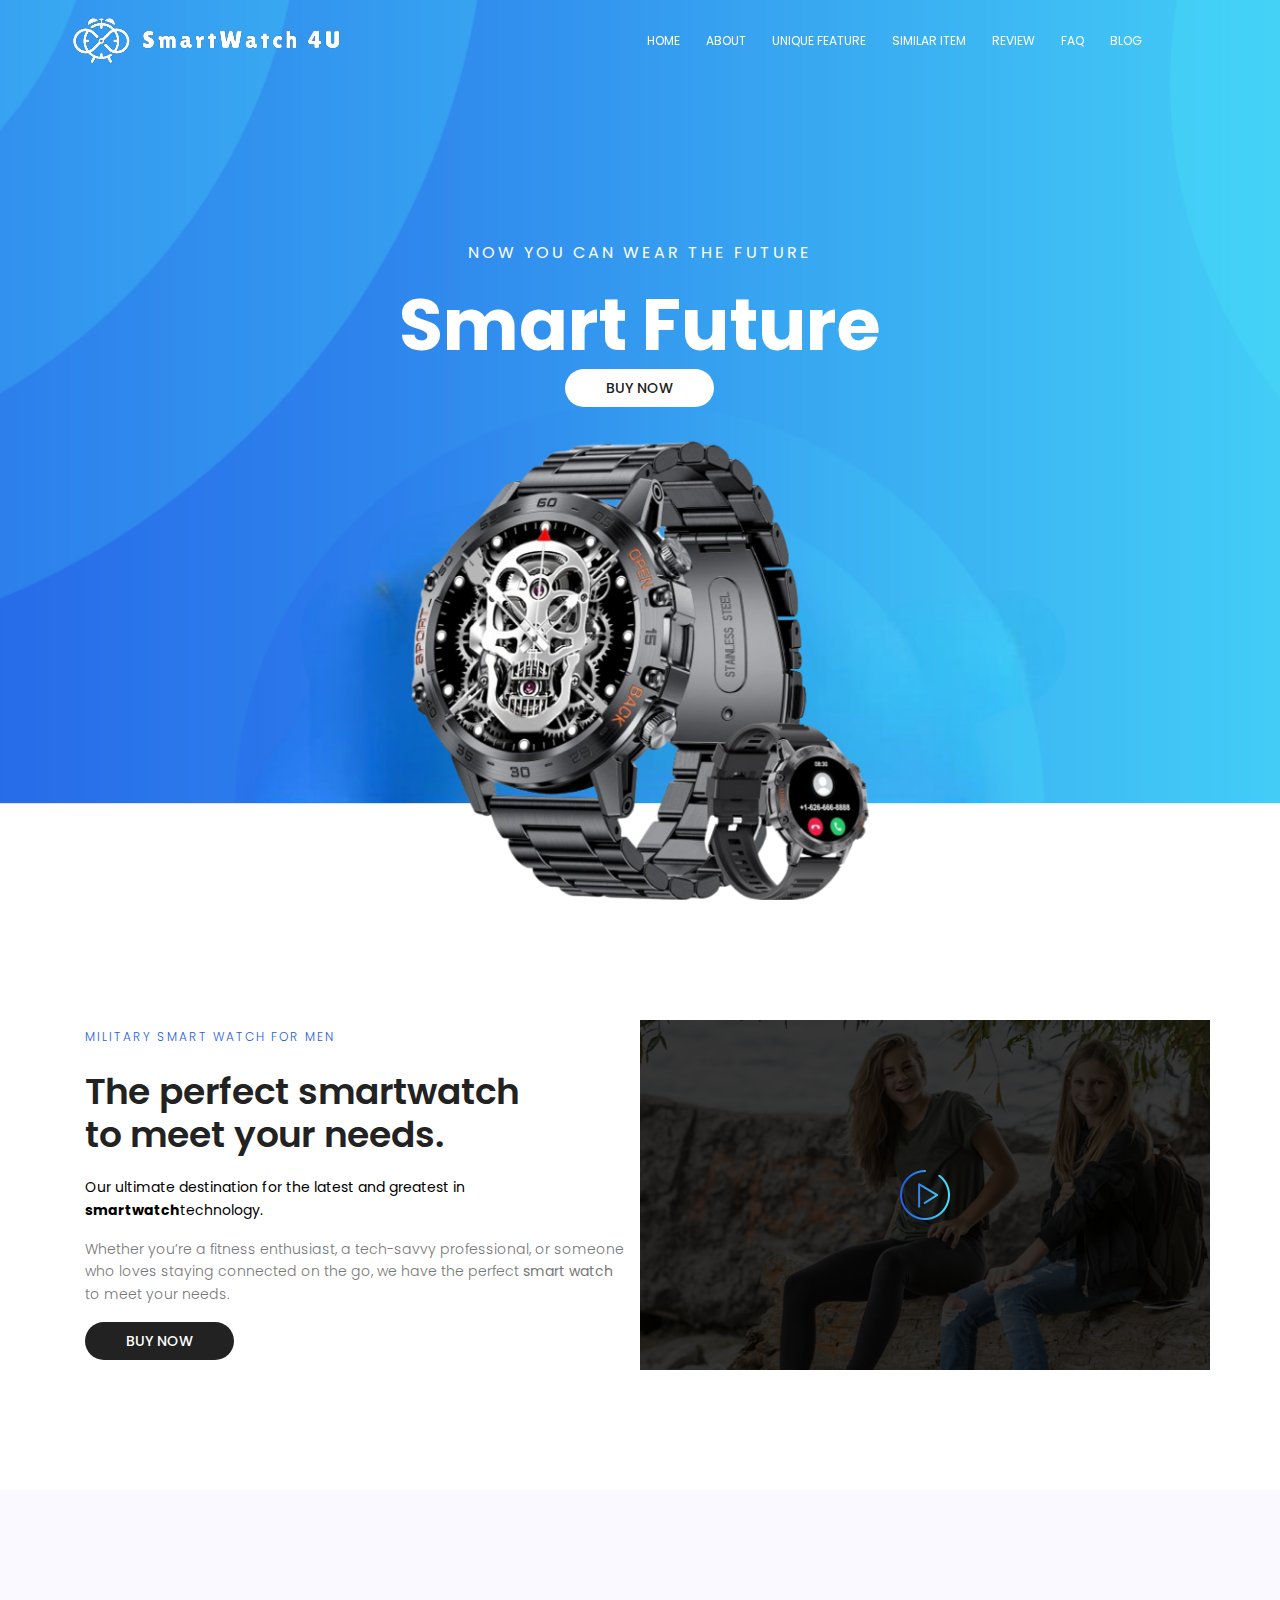
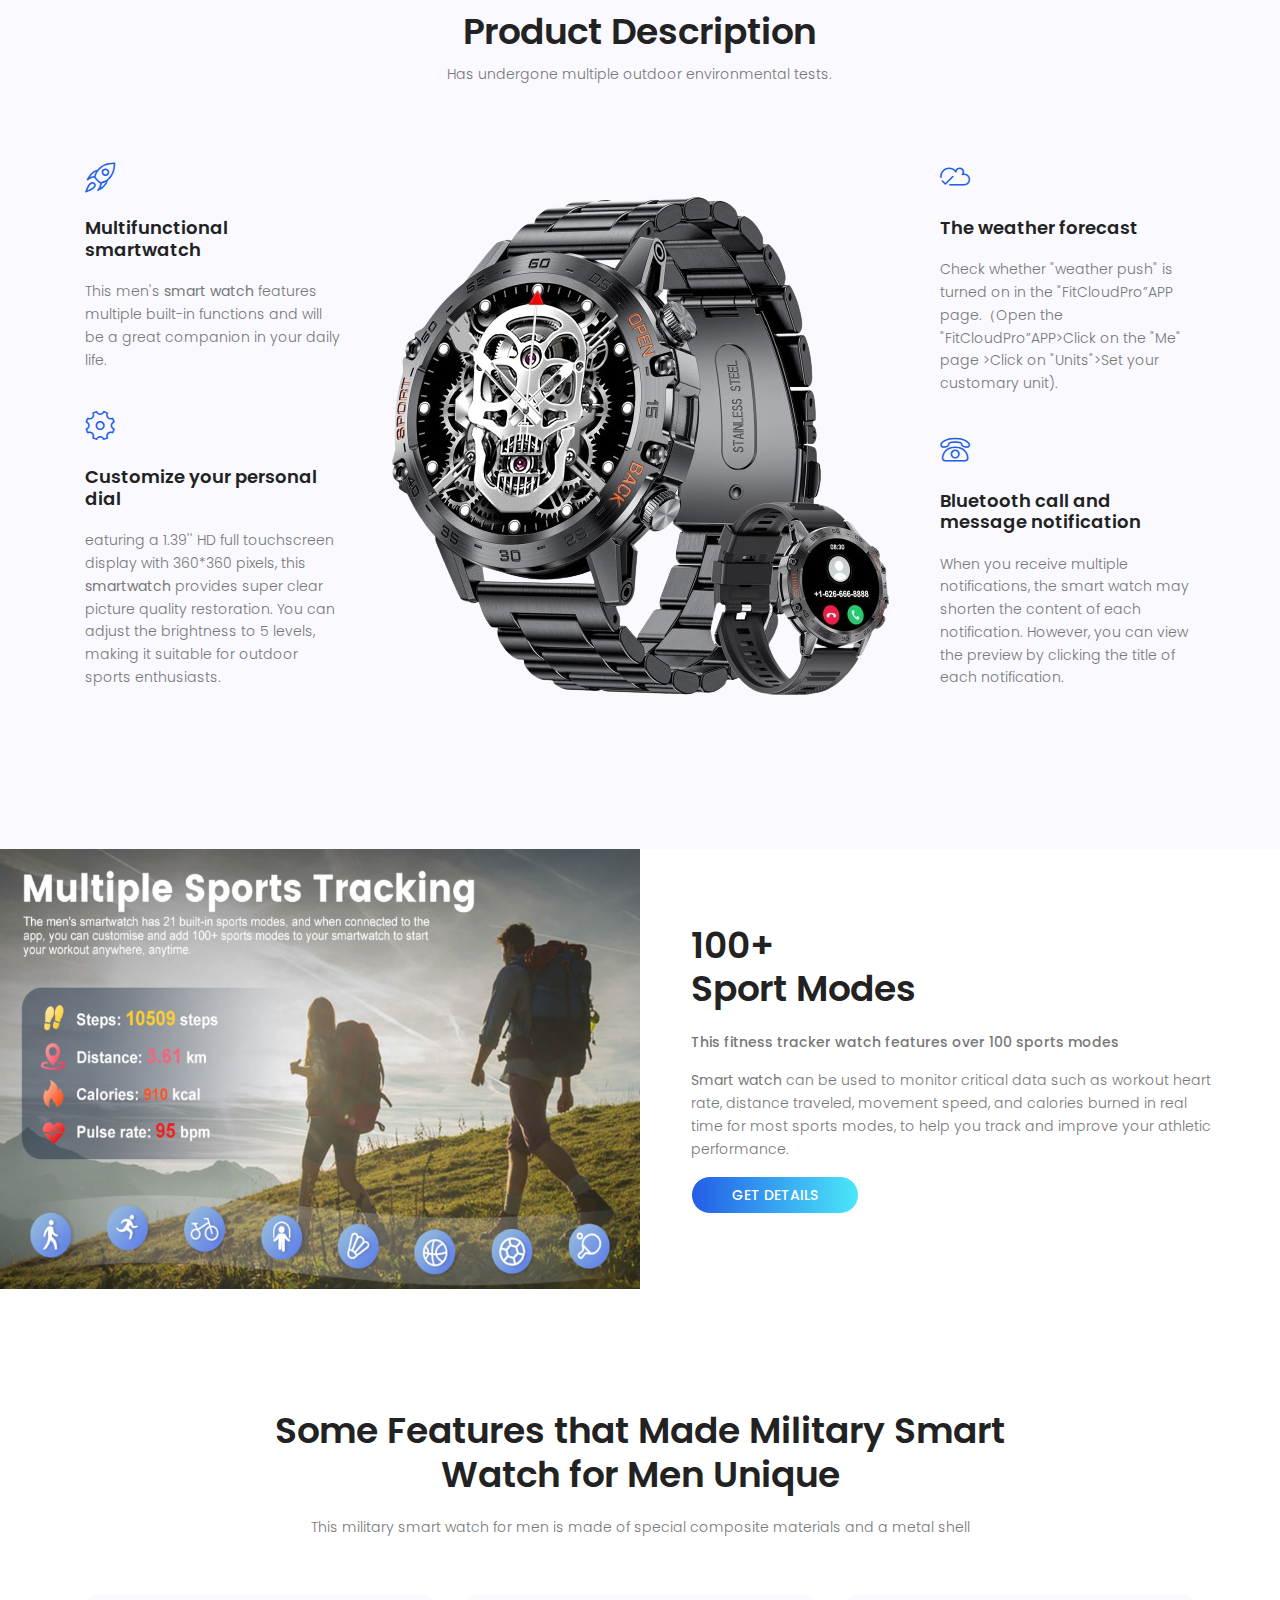
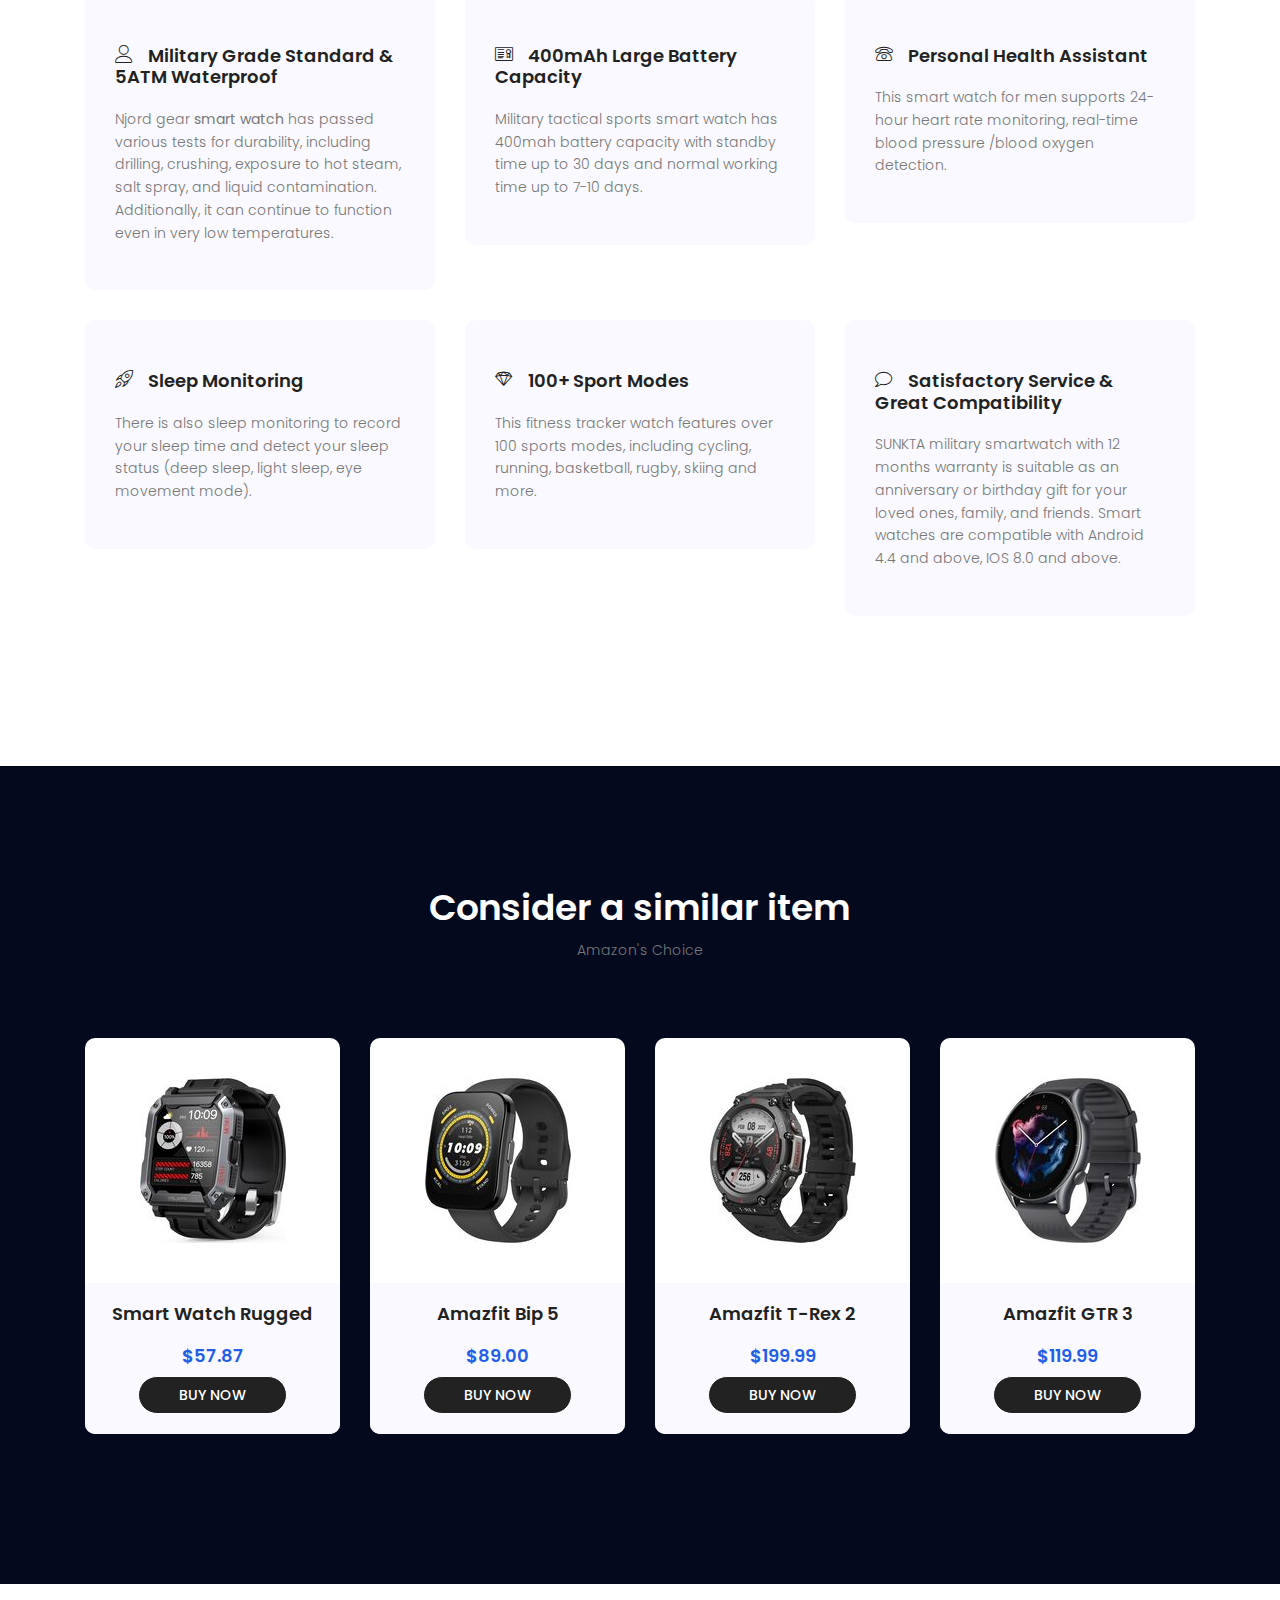
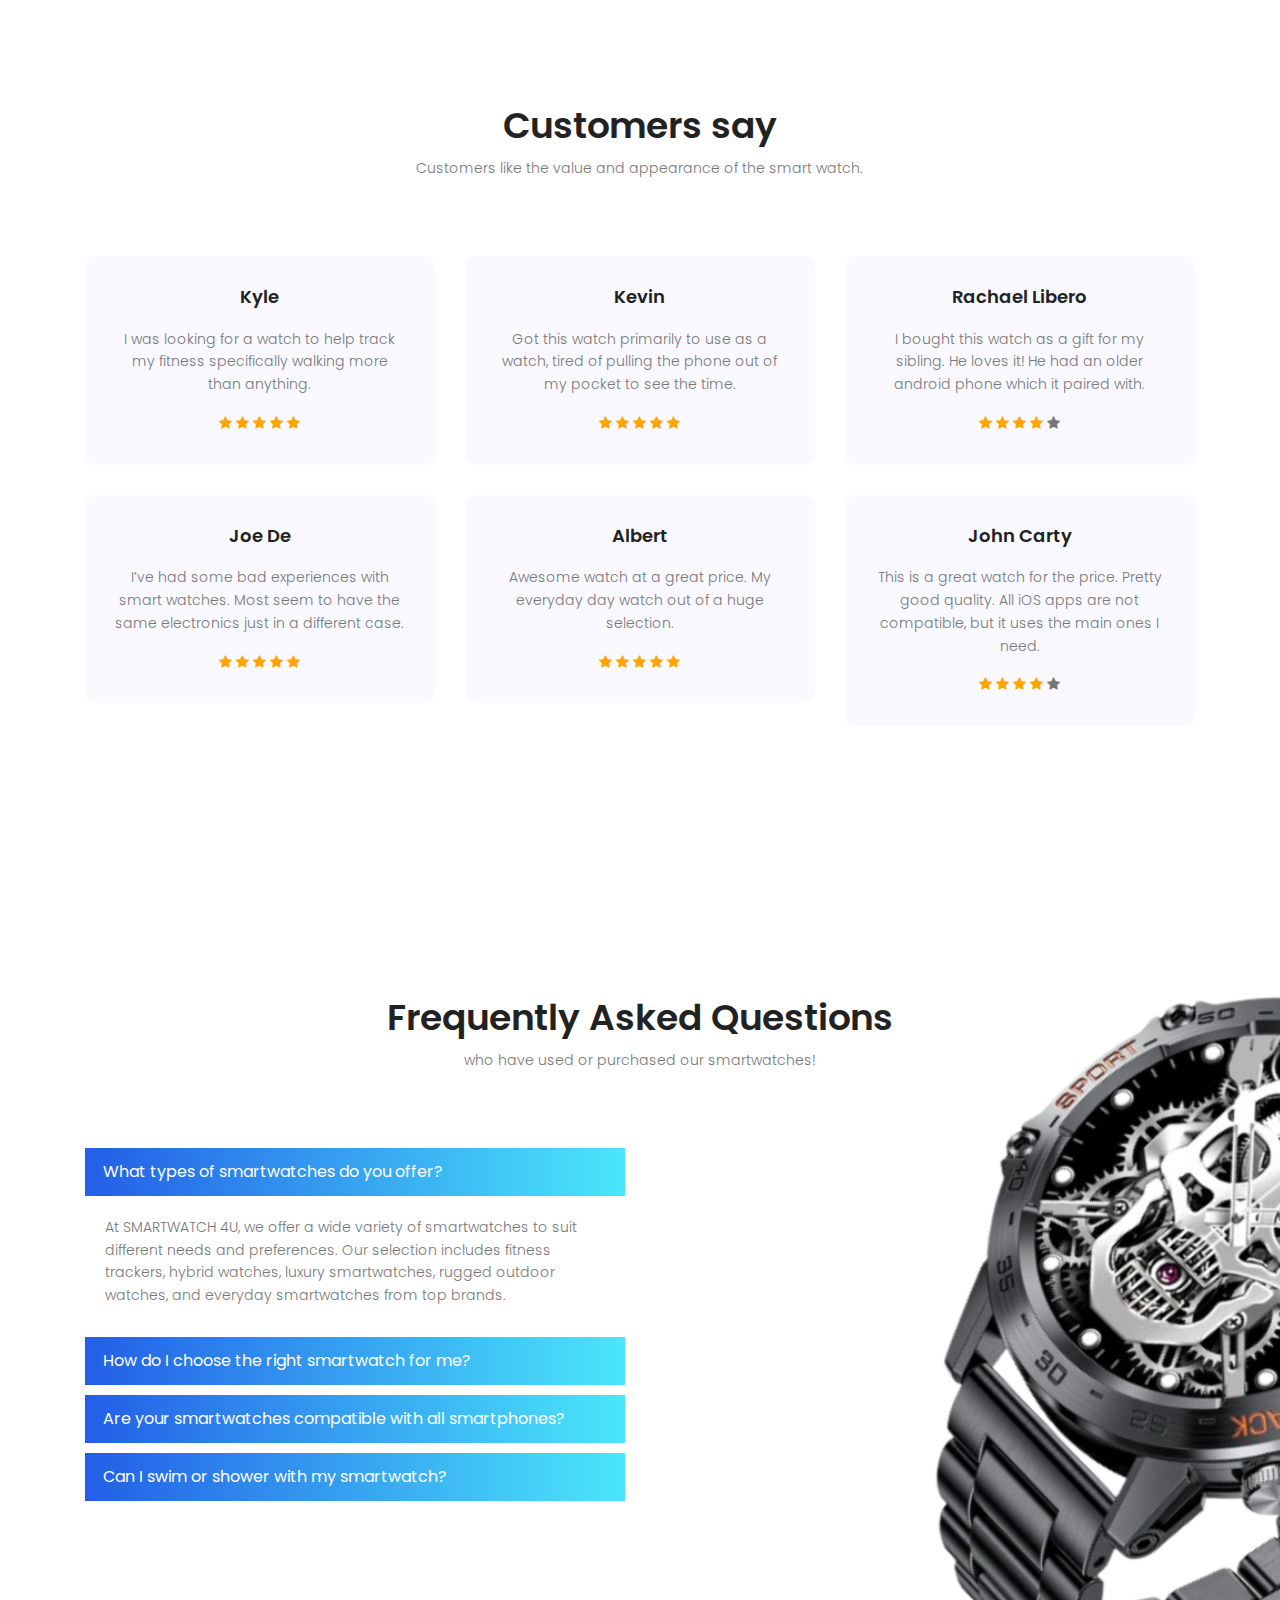
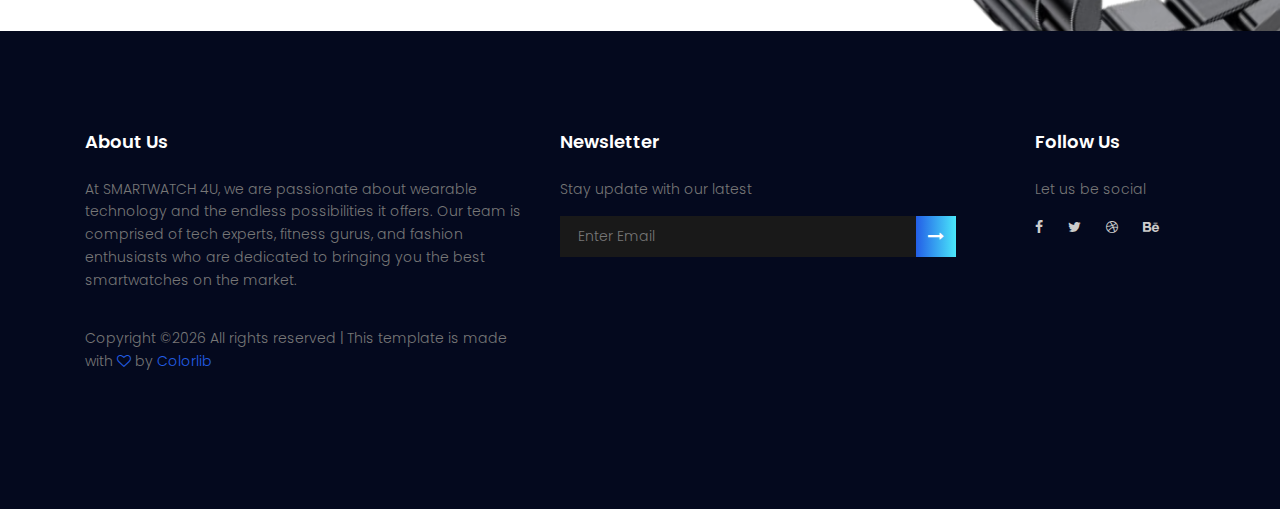
==== index.html @ 01d1d262 "ppp" ====
<!DOCTYPE html>
	<html lang="en" class="no-js">
	<head>
		<meta prefix="og: http://ogp.me/ns#" property="og:type" content="website">
		<meta prefix="og: http://ogp.me/ns#" property="og:title" content="smartwatch 4U">
		<!-- Mobile Specific Meta -->
		<meta name="viewport" content="width=device-width, initial-scale=1, shrink-to-fit=no">
		<link rel="canonical" href="https://www.smartwatch4u.com/">
		<!-- Favicon-->
		<link href="img/fav2.png" rel="shortcut icon" >
		<link href="img/fav2.png" rel="apple-touch-icon">
		<!-- Author Meta -->
		<meta name="author" content="codepixer">
		<!-- Meta Description -->
		<meta name="description" content="Smartwatch4U offers the latest smartwatches with advanced features and stylish designs. Stay connected and track your fitness with our top-of-the-line wearable technology.">
		<!-- Meta Keyword -->
		<meta name="keywords" content="smartwatch, wearable technology, fitness tracker, smartwatches, wearable gadgets, tech accessories, Smartwatch4U">
		<meta name="robots" content="index, follow"> <!-- for search engine indexing -->
		<!-- meta character set -->
		<meta charset="UTF-8">
		<!-- Site Title -->
		<title>smartwatch 4U - Wear the Future</title>
		
<!-- Facebook Meta Tags -->
<meta property="og:url" content="https://www.smartwatch4u.com/">
<meta property="og:type" content="website">
<meta property="og:title" content="smartwatch 4U">
<meta property="og:description" content="Smartwatch4U offers the latest smartwatches with advanced features and stylish designs. Stay connected and track your fitness with our top-of-the-line wearable technology.">
<meta property="og:image" content="/img/c12.jpg">

<!-- Twitter Meta Tags -->
<meta name="twitter:card" content="summary_large_image">
<meta property="twitter:domain" content="smartwatch4u.com">
<meta property="twitter:url" content="https://www.smartwatch4u.com/">
<meta name="twitter:title" content="smartwatch 4U">
<meta name="twitter:description" content="Smartwatch4U offers the latest smartwatches with advanced features and stylish designs. Stay connected and track your fitness with our top-of-the-line wearable technology.">
<meta name="twitter:image" content="/img/c12.jpg">

<!-- Meta Tags Generated via https://www.opengraph.xyz -->

		<link href="https://fonts.googleapis.com/css?family=Poppins:100,200,400,300,500,600,700" rel="stylesheet"> 
			<!--
			CSS
			============================================= -->
			<link rel="stylesheet" href="css/linearicons.css">
			<link rel="stylesheet" href="css/font-awesome.min.css">
			<link rel="stylesheet" href="css/bootstrap.css">
			<link rel="stylesheet" href="css/magnific-popup.css">
			<link rel="stylesheet" href="css/nice-select.css">					
			<link rel="stylesheet" href="css/animate.min.css">
			<link rel="stylesheet" href="css/owl.carousel.css">
			<link rel="stylesheet" href="css/main.css">
		</head>
		<body>

			  <header id="header" id="home">
			    <div class="container">
			    	<div class="row align-items-center justify-content-between d-flex">
				      <div id="logo">
				        <a href="index.html"><img src="img/logo1.png" alt="logo de smartwatch 4U" title="Logo" /></a>
				      </div>
				      <nav id="nav-menu-container">
				        <ul class="nav-menu">
				          <li class="menu-active"><a href="#home" title="home">Home</a></li>
				          <li><a href="#about" title="about">About</a></li>
				          <li><a href="#service" title="Unique Feature">Unique Feature</a></li>
				          <li><a href="#unique" title="similar item">similar item</a></li>
				          <li><a href="#review" title="Review">Review</a></li>
				          <li><a href="#faq" title="Faq">Faq</a></li>
									<li><a href="https://www.bestdealseveresthn.com/smart%20watch" target="_blank" title="Blog">Blog</a></li>
				          <!-- <li class="menu-has-children"><a href="">Pages</a>
				            <ul>
				              <li><a href="generic.html">Generic</a></li>
				              <li><a href="elements.html">Elements</a></li>
				            </ul>
				          </li> -->
				        </ul>
				      </nav><!-- #nav-menu-container -->		    		
			    	</div>
			    </div>
			  </header><!-- #header -->


			<!-- start banner Area -->
			<section class="banner-area" id="home">	
				<div class="container">
					<div class="row fullscreen d-flex align-items-center justify-content-center">
						<div class="banner-content col-lg-10">
							<h5 class="text-white text-uppercase">Now you can wear the future</h5>
							<h1>
								Smart Future				
							</h1>
							<a href="https://amzn.to/3WM1baf" target="_blank" class="primary-btn text-uppercase" title=" Buy Now button">Buy Now</a>
						</div>											
					</div>
				</div>
			</section>
			<!-- End banner Area -->	

			<!-- Start video-sec Area -->
			<section class="video-sec-area section-gap" id="about">
				<div class="container">
					<div class="row justify-content-center align-items-center ">
						<div class="col-lg-6 video-left">
							<h6>Military Smart Watch for Men</h6>
							<h1>The perfect smartwatch <br>
								to meet your needs.</h1>
							<p><span>Our ultimate destination for the latest and greatest in <strong>smartwatch</strong>technology.</span></p>
							<p>
								Whether you’re a fitness enthusiast, a tech-savvy professional, or someone who loves staying connected on the go, we have the perfect <strong>smart watch</strong> to meet your needs.
							</p>
							<a class="primary-btn" href="https://amzn.to/3WM1baf" title="Buy Now">Buy Now</a>
						</div>
						<div class="col-lg-6 video-right justify-content-center align-items-center d-flex">
							<div class="overlay overlay-bg"></div>
							<a class="play-btn" href="https://www.youtube.com/watch?v=RW-RRJescQo" title="youtube video"><img class="img-fluid" src="img/play-icon.png" alt="play icon" title="play icon"></a>
						</div>
					</div>
				</div>	
			</section>
			<!-- End video-sec Area -->
			
			<!-- Start top-course Area -->
			<section class="top-course-area section-gap">
				<div class="container">
					<div class="row d-flex justify-content-center">
						<div class="menu-content pb-60 col-lg-10">
							<div class="title text-center">
								<h1 class="mb-10">Product Description</h1>
								<p>Has undergone multiple outdoor environmental tests.</p>
							</div>
						</div>
					</div>					
					<div class="row justify-content-center align-items-center">
						<div class="col-lg-3 course-left">
							<div class="single-course">
								<span class="lnr lnr-rocket"></span>
								<h4>Multifunctional smartwatch</h4>
								<p>
									This men's <strong>smart watch</strong> features multiple built-in functions and will be a great companion in your daily life.
								</p>
							</div>
							<div class="single-course">
								<span class="lnr lnr-cog"></span>
								<h4>Customize your personal dial</h4>
								<p>
									eaturing a 1.39'' HD full touchscreen display with 360*360 pixels, this <strong>smartwatch</strong> provides super clear picture quality restoration. You can adjust the brightness to 5 levels, making it suitable for outdoor sports enthusiasts.
								</p>
							</div>							
						</div>
						<div class="col-lg-6 course-middle">
							<img class="img-fluid mx-auto d-block" src="img/c11.png" alt=" image of military smart watch" title="military smart watch">
						</div>
						<div class="col-lg-3 course-right">
							<div class="single-course">
								<span class="lnr lnr-cloud-check"></span>
								<h4>The weather forecast</h4>
								<p>
									Check whether "weather push" is turned on in the "FitCloudPro”APP page.（Open the "FitCloudPro”APP>Click on the "Me" page >Click on "Units">Set your customary unit).
								</p>
							</div>
							<div class="single-course">
								<span class="lnr lnr-phone"></span>
								<h4>Bluetooth call and message notification</h4>
								<p>
									When you receive multiple notifications, the smart watch may shorten the content of each notification. However, you can view the preview by clicking the title of each notification.
								</p>
							</div>														
						</div>
					</div>
				</div>	
			</section>
			<!-- End top-course Area -->
			
			<!-- Start home-about Area -->
			<section class="home-about-area">
				<div class="container-fluid">				
					<div class="row justify-content-center align-items-center">
						<div class="col-lg-6 no-padding home-about-left">
							<img class="img-fluid" src="img/about-img1.jpg" alt="about image" title="about">
						</div>
						<div class="col-lg-6 no-padding home-about-right">
							<h1>100+ <br>
								Sport Modes</h1>
							<p>
								<span>This fitness tracker watch features over 100 sports modes</span>
							</p>
							<p>
								<strong>Smart watch</strong> can be used to monitor critical data such as workout heart rate, distance traveled, movement speed, and calories burned in real time for most sports modes, to help you track and improve your athletic performance.
							</p>
							<a class="text-uppercase primary-btn" href="https://amzn.to/3WM1baf" target="_blank" title="get details">get details</a>
						</div>
					</div>
				</div>	
			</section>
			<!-- End home-about Area -->			

			<!-- Start service Area -->
			<section class="service-area section-gap" id="service">
				<div class="container">
					<div class="row d-flex justify-content-center">
						<div class="col-md-8 pb-40 header-text">
							<h1>Some Features that Made Military Smart Watch for Men Unique</h1>
							<p>
								This military smart watch for men is made of special composite materials and a metal shell
							</p>
						</div>
					</div>
					<div class="row">
						<div class="col-lg-4 col-md-6">
							<div class="single-service">
								<h4><span class="lnr lnr-user"></span>Military Grade Standard & 5ATM Waterproof</h4>
								<p>
									Njord gear <strong>smart watch</strong> has passed various tests for durability, including drilling, crushing, exposure to hot steam, salt spray, and liquid contamination. Additionally, it can continue to function even in very low temperatures.
								</p>
							</div>
						</div>
						<div class="col-lg-4 col-md-6">
							<div class="single-service">
								<h4><span class="lnr lnr-license"></span>400mAh Large Battery Capacity</h4>
								<p>
									Military tactical sports smart watch has 400mah battery capacity with standby time up to 30 days and normal working time up to 7-10 days. 
								</p>								
							</div>
						</div>
						<div class="col-lg-4 col-md-6">
							<div class="single-service">
								<h4><span class="lnr lnr-phone"></span>Personal Health Assistant</h4>
								<p>
									This smart watch for men supports 24-hour heart rate monitoring, real-time blood pressure /blood oxygen detection.
								</p>								
							</div>
						</div>
						<div class="col-lg-4 col-md-6">
							<div class="single-service">
								<h4><span class="lnr lnr-rocket"></span>Sleep Monitoring</h4>
								<p>
									There is also sleep monitoring to record your sleep time and detect your sleep status (deep sleep, light sleep, eye movement mode).
								</p>				
							</div>
						</div>
						<div class="col-lg-4 col-md-6">
							<div class="single-service">
								<h4><span class="lnr lnr-diamond"></span>100+ Sport Modes</h4>
								<p>
									This fitness tracker watch features over 100 sports modes, including cycling, running, basketball, rugby, skiing and more.
								</p>								
							</div>
						</div>
						<div class="col-lg-4 col-md-6">
							<div class="single-service">
								<h4><span class="lnr lnr-bubble"></span>Satisfactory Service & Great Compatibility</h4>
								<p>
									SUNKTA military smartwatch with 12 months warranty is suitable as an anniversary or birthday gift for your loved ones, family, and friends.
									Smart watches are compatible with Android 4.4 and above, IOS 8.0 and above.
								</p>									
							</div>
						</div>						
					</div>
				</div>	
			</section>
			<!-- End service Area -->	

			<!-- Start unique-feature Area -->
			<section class="unique-feature-area section-gap" id="unique">
				<div class="container">
					<div class="row d-flex justify-content-center">
						<div class="menu-content pb-60 col-lg-10">
							<div class="title text-center">
								<h1 class="mb-10 text-white">Consider a similar item</h1>
								<p>Amazon's Choice</p>
							</div>
						</div>
					</div>						
					<div class="row">
						<div class="col-lg-3 col-md-6">
							<div class="single-unique-product">
								<img class="img-fluid" src="img/u11.jpg" alt="Smart Watch Rugged" title="Smart Watch Rugged">
								<div class="desc">
									<h4>
										Smart Watch Rugged
									</h4>
									<h6>$57.87</h6>
									<a class="text-uppercase primary-btn" href="https://amzn.to/4azNL4G" target="_blank" title="amazon buy now button">Buy Now</a>
								</div>
							</div>
						</div>
						<div class="col-lg-3 col-md-6">
							<div class="single-unique-product">
								<img class="img-fluid" src="img/u22.jpg" alt="Amazfit Bip 5" title="Amazfit Bip 5">
								<div class="desc">
									<h4>
										Amazfit Bip 5
									</h4>
									<h6>$89.00</h6>
									<a class="text-uppercase primary-btn" href="https://amzn.to/4bPSSP4" target="_blank" title="amazon buy now button">Buy Now</a>
								</div>
							</div>
						</div>
						<div class="col-lg-3 col-md-6">
							<div class="single-unique-product">
								<img class="img-fluid" src="img/u33.jpg" alt="Amazfit T-Rex 2" title="Amazfit T-Rex 2">
								<div class="desc">
									<h4>
										Amazfit T-Rex 2
									</h4>
									<h6>$199.99</h6>
									<a class="text-uppercase primary-btn" href="https://amzn.to/45dY3Xb" target="_blank" title="Buy Now">Buy Now</a>
								</div>
							</div>
						</div>
						<div class="col-lg-3 col-md-6">
							<div class="single-unique-product">
								<img class="img-fluid" src="img/u44.jpg" alt="Amazfit GTR 3" title="Amazfit GTR 3">
								<div class="desc">
									<h4>
										Amazfit GTR 3
									</h4>
									<h6>$119.99</h6>
									<a class="text-uppercase primary-btn" href="https://amzn.to/44Uoa5b" target="_blank" title="Buy Now">Buy Now</a>
								</div>
							</div>
						</div>																		
					</div>
				</div>	
			</section>
			<!-- End unique-feature Area -->
		
			<!-- Start review Area -->
			<section class="review-area section-gap" id="review">
				<div class="container">
					<div class="row d-flex justify-content-center">
						<div class="menu-content pb-60 col-lg-10">
							<div class="title text-center">
								<h1 class="mb-10">Customers say</h1>
								<p>Customers like the value and appearance of the smart watch.</p>
							</div>
						</div>
					</div>						
					<div class="row">
						<div class="col-lg-4 col-md-6">
							<div class="single-review">
								<h4>Kyle</h4>
								<p>
									I was looking for a watch to help track my fitness specifically walking more than anything.
								</p>
								<div class="star">
									<span class="fa fa-star checked"></span>
									<span class="fa fa-star checked"></span>
									<span class="fa fa-star checked"></span>
									<span class="fa fa-star checked"></span>
									<span class="fa fa-star checked"></span>
								</div>
							</div>
						</div>
						<div class="col-lg-4 col-md-6">
							<div class="single-review">
								<h4>Kevin</h4>
								<p>
									Got this watch primarily to use as a watch, tired of pulling the phone out of my pocket to see the time.
								</p>
								<div class="star">
									<span class="fa fa-star checked"></span>
									<span class="fa fa-star checked"></span>
									<span class="fa fa-star checked"></span>
									<span class="fa fa-star checked"></span>
									<span class="fa fa-star checked"></span>
								</div>
							</div>
						</div>
						<div class="col-lg-4 col-md-6">
							<div class="single-review">
								<h4>Rachael Libero</h4>
								<p>
									I bought this watch as a gift for my sibling. He loves it! He had an older android phone which it paired with.
								</p>
								<div class="star">
									<span class="fa fa-star checked"></span>
									<span class="fa fa-star checked"></span>
									<span class="fa fa-star checked"></span>
									<span class="fa fa-star checked"></span>
									<span class="fa fa-star"></span>
								</div>
							</div>
						</div>
						<div class="col-lg-4 col-md-6">
							<div class="single-review">
								<h4>Joe De</h4>
								<p>
									I’ve had some bad experiences with smart watches. Most seem to have the same electronics just in a different case.
								</p>
								<div class="star">
									<span class="fa fa-star checked"></span>
									<span class="fa fa-star checked"></span>
									<span class="fa fa-star checked"></span>
									<span class="fa fa-star checked"></span>
									<span class="fa fa-star checked"></span>
								</div>
							</div>
						</div>
						<div class="col-lg-4 col-md-6">
							<div class="single-review">
								<h4>Albert</h4>
								<p>
									Awesome watch at a great price. My everyday day watch out of a huge selection.
								</p>
								<div class="star">
									<span class="fa fa-star checked"></span>
									<span class="fa fa-star checked"></span>
									<span class="fa fa-star checked"></span>
									<span class="fa fa-star checked"></span>
									<span class="fa fa-star checked"></span>
								</div>
							</div>
						</div>
						<div class="col-lg-4 col-md-6">
							<div class="single-review">
								<h4>John Carty</h4>
								<p>
									This is a great watch for the price. Pretty good quality. All iOS apps are not compatible, but it uses the main ones I need.
								</p>
								<div class="star">
									<span class="fa fa-star checked"></span>
									<span class="fa fa-star checked"></span>
									<span class="fa fa-star checked"></span>
									<span class="fa fa-star checked"></span>
									<span class="fa fa-star"></span>
								</div>
							</div>
						</div>																
					</div>
				</div>	
			</section>
			<!-- End review Area -->

			<!-- Start faq Area -->
			<section class="faq-area section-gap" id="faq">
				<div class="container">
					<div class="row d-flex justify-content-center">
						<div class="menu-content pb-60 col-lg-10">
							<div class="title text-center">
								<h1 class="mb-10">Frequently Asked Questions</h1>
								<p>who have used or purchased our smartwatches!</p>
							</div>
						</div>
					</div>						
					<div class="row justify-content-start">
						<div class="col-lg-6 faq-left">
							<div id="accordion">
							  <div class="card">
							    <div class="card-header" id="headingOne">
							      <h5 class="mb-0">
							        <button class="btn btn-link" data-toggle="collapse" data-target="#collapseOne" aria-expanded="true" aria-controls="collapseOne">
							          What types of smartwatches do you offer?
							        </button>
							      </h5>
							    </div>

							    <div id="collapseOne" class="collapse show" aria-labelledby="headingOne" data-parent="#accordion">
							      <div class="card-body">
											At SMARTWATCH 4U, we offer a wide variety of smartwatches to suit different needs and preferences. Our selection includes fitness trackers, hybrid watches, luxury smartwatches, rugged outdoor watches, and everyday smartwatches from top brands.
							      </div>
							    </div>
							  </div>
							  <div class="card">
							    <div class="card-header" id="headingTwo">
							      <h5 class="mb-0">
							        <button class="btn btn-link collapsed" data-toggle="collapse" data-target="#collapseTwo" aria-expanded="false" aria-controls="collapseTwo">
							          How do I choose the right smartwatch for me?
							        </button>
							      </h5>
							    </div>
							    <div id="collapseTwo" class="collapse" aria-labelledby="headingTwo" data-parent="#accordion">
							      <div class="card-body">
											Choosing the right smartwatch depends on your lifestyle and needs. If you’re into fitness, look for watches with advanced health and activity tracking features. For professionals, consider watches with robust notification systems and productivity tools. Our customer service team is always here to help you find the perfect match based on your requirements.
							      </div>
							    </div>
							  </div>
							  <div class="card">
							    <div class="card-header" id="headingThree">
							      <h5 class="mb-0">
							        <button class="btn btn-link collapsed" data-toggle="collapse" data-target="#collapseThree" aria-expanded="false" aria-controls="collapseThree">
							          Are your smartwatches compatible with all smartphones?
							        </button>
							      </h5>
							    </div>
							    <div id="collapseThree" class="collapse" aria-labelledby="headingThree" data-parent="#accordion">
							      <div class="card-body">
											Most of our smartwatches are compatible with both iOS and Android devices. However, some features might be specific to certain operating systems. We recommend checking the product specifications or contacting us if you have any compatibility questions.
							      </div>
							    </div>
							  </div>
							  <div class="card">
							    <div class="card-header" id="headingThree">
							      <h5 class="mb-0">
							        <button class="btn btn-link collapsed" data-toggle="collapse" data-target="#collapseFour" aria-expanded="false" aria-controls="collapseThree">
							          Can I swim or shower with my smartwatch?
							        </button>
							      </h5>
							    </div>
							    <div id="collapseFour" class="collapse" aria-labelledby="headingThree" data-parent="#accordion">
							      <div class="card-body">
											Many of our smartwatches are water-resistant, but the level of water resistance varies by model. Some are suitable for swimming and showering, while others are only splash-resistant. Please check the product specifications for water resistance details.
							      </div>
							    </div>
							  </div>							  
							</div>							
						</div>	
					</div>
				</div>	
			</section>
			<!-- End faq Area -->
			<!-- start footer Area -->		
			<footer class="footer-area section-gap">
				<div class="container">
					<div class="row">
						<div class="col-lg-5 col-md-6 col-sm-6">
							<div class="single-footer-widget">
								<h6>About Us</h6>
								<p>
									At SMARTWATCH 4U, we are passionate about wearable technology and the endless possibilities it offers. Our team is comprised of tech experts, fitness gurus, and fashion enthusiasts who are dedicated to bringing you the best smartwatches on the market.
								</p>
								<p class="footer-text">
									<!-- Link back to Colorlib can't be removed. Template is licensed under CC BY 3.0. -->
Copyright &copy;<script>document.write(new Date().getFullYear());</script> All rights reserved | This template is made with <i class="fa fa-heart-o" aria-hidden="true"></i> by <a href="https://colorlib.com" target="_blank" title="Colorlib">Colorlib</a>
<!-- Link back to Colorlib can't be removed. Template is licensed under CC BY 3.0. -->
								</p>								
							</div>
						</div>
						<div class="col-lg-5  col-md-6 col-sm-6">
							<div class="single-footer-widget">
								<h6>Newsletter</h6>
								<p>Stay update with our latest</p>
								<div class="" id="mc_embed_signup">
									<form name="contact" netlify target="_blank" novalidate="true"  class="form-inline">
										<input class="form-control" type="email" name="email" placeholder="Enter Email" onfocus="this.placeholder = ''" onblur="this.placeholder = 'Enter Email '" required="" >
			                            	<button class="click-btn btn btn-default" type="submit"><i class="fa fa-long-arrow-right" aria-hidden="true"></i></button>
			                            	<div style="position: absolute; left: -5000px;">
												<input name="b_36c4fd991d266f23781ded980_aefe40901a" tabindex="-1" value="" type="submit">
											</div>

										<div class="info"></div>
									</form>
									<!-- <form name="contact" netlify>
										<p>
											<label>Email <input type="email" name="email" /></label>
										</p>
										<p>
											<button type="submit">Send</button>
										</p>
									</form> -->
								</div>
							</div>
						</div>						
						<div class="col-lg-2 col-md-6 col-sm-6 social-widget">
							<div class="single-footer-widget">
								<h6>Follow Us</h6>
								<p>Let us be social</p>
								<div class="footer-social d-flex align-items-center">
									<a href="#" title="facebook"><i class="fa fa-facebook"></i></a>
									<a href="#" title="twitter"><i class="fa fa-twitter"></i></a>
									<a href="#" title="dribbble"><i class="fa fa-dribbble"></i></a>
									<a href="#" title="facebook"><i class="fa fa-behance"></i></a>
								</div>
							</div>
						</div>							
					</div>
				</div>
			</footer>	
			<!-- End footer Area -->	

			<script src="js/vendor/jquery-2.2.4.min.js"></script>
			<script src="https://cdnjs.cloudflare.com/ajax/libs/popper.js/1.12.9/umd/popper.min.js" integrity="sha384-ApNbgh9B+Y1QKtv3Rn7W3mgPxhU9K/ScQsAP7hUibX39j7fakFPskvXusvfa0b4Q" crossorigin="anonymous"></script>
			<script src="js/vendor/bootstrap.min.js"></script>			
			<!-- <script type="text/javascript" src="https://maps.googleapis.com/maps/api/js?key=AIzaSyBhOdIF3Y9382fqJYt5I_sswSrEw5eihAA"></script> -->
  			<script src="js/easing.min.js"></script>			
			<script src="js/hoverIntent.js"></script>
			<script src="js/superfish.min.js"></script>	
			<script src="js/jquery.ajaxchimp.min.js"></script>
			<script src="js/jquery.magnific-popup.min.js"></script>	
			<script src="js/owl.carousel.min.js"></script>			
			<script src="js/jquery.sticky.js"></script>
			<script src="js/jquery.nice-select.min.js"></script>			
			<script src="js/parallax.min.js"></script>	
			<script src="js/mail-script.js"></script>	
			<script src="js/main.js"></script>	
		</body>
	</html>
---- css/linearicons.css ----
@font-face {
	font-family: 'Linearicons-Free';
	src:url('../fonts/Linearicons-Free.eot?w118d');
	src:url('../fonts/Linearicons-Free.eot?#iefixw118d') format('embedded-opentype'),
		url('../fonts/Linearicons-Free.woff2?w118d') format('woff2'),
		url('../fonts/Linearicons-Free.woff?w118d') format('woff'),
		url('../fonts/Linearicons-Free.ttf?w118d') format('truetype'),
		url('../fonts/Linearicons-Free.svg?w118d#Linearicons-Free') format('svg');
	font-weight: normal;
	font-style: normal;
}

.lnr {
	font-family: 'Linearicons-Free';
	speak: none;
	font-style: normal;
	font-weight: normal;
	font-variant: normal;
	text-transform: none;
	line-height: 1;

	/* Better Font Rendering =========== */
	-webkit-font-smoothing: antialiased;
	-moz-osx-font-smoothing: grayscale;
}

.lnr-home:before {
	content: "\e800";
}
.lnr-apartment:before {
	content: "\e801";
}
.lnr-pencil:before {
	content: "\e802";
}
.lnr-magic-wand:before {
	content: "\e803";
}
.lnr-drop:before {
	content: "\e804";
}
.lnr-lighter:before {
	content: "\e805";
}
.lnr-poop:before {
	content: "\e806";
}
.lnr-sun:before {
	content: "\e807";
}
.lnr-moon:before {
	content: "\e808";
}
.lnr-cloud:before {
	content: "\e809";
}
.lnr-cloud-upload:before {
	content: "\e80a";
}
.lnr-cloud-download:before {
	content: "\e80b";
}
.lnr-cloud-sync:before {
	content: "\e80c";
}
.lnr-cloud-check:before {
	content: "\e80d";
}
.lnr-database:before {
	content: "\e80e";
}
.lnr-lock:before {
	content: "\e80f";
}
.lnr-cog:before {
	content: "\e810";
}
.lnr-trash:before {
	content: "\e811";
}
.lnr-dice:before {
	content: "\e812";
}
.lnr-heart:before {
	content: "\e813";
}
.lnr-star:before {
	content: "\e814";
}
.lnr-star-half:before {
	content: "\e815";
}
.lnr-star-empty:before {
	content: "\e816";
}
.lnr-flag:before {
	content: "\e817";
}
.lnr-envelope:before {
	content: "\e818";
}
.lnr-paperclip:before {
	content: "\e819";
}
.lnr-inbox:before {
	content: "\e81a";
}
.lnr-eye:before {
	content: "\e81b";
}
.lnr-printer:before {
	content: "\e81c";
}
.lnr-file-empty:before {
	content: "\e81d";
}
.lnr-file-add:before {
	content: "\e81e";
}
.lnr-enter:before {
	content: "\e81f";
}
.lnr-exit:before {
	content: "\e820";
}
.lnr-graduation-hat:before {
	content: "\e821";
}
.lnr-license:before {
	content: "\e822";
}
.lnr-music-note:before {
	content: "\e823";
}
.lnr-film-play:before {
	content: "\e824";
}
.lnr-camera-video:before {
	content: "\e825";
}
.lnr-camera:before {
	content: "\e826";
}
.lnr-picture:before {
	content: "\e827";
}
.lnr-book:before {
	content: "\e828";
}
.lnr-bookmark:before {
	content: "\e829";
}
.lnr-user:before {
	content: "\e82a";
}
.lnr-users:before {
	content: "\e82b";
}
.lnr-shirt:before {
	content: "\e82c";
}
.lnr-store:before {
	content: "\e82d";
}
.lnr-cart:before {
	content: "\e82e";
}
.lnr-tag:before {
	content: "\e82f";
}
.lnr-phone-handset:before {
	content: "\e830";
}
.lnr-phone:before {
	content: "\e831";
}
.lnr-pushpin:before {
	content: "\e832";
}
.lnr-map-marker:before {
	content: "\e833";
}
.lnr-map:before {
	content: "\e834";
}
.lnr-location:before {
	content: "\e835";
}
.lnr-calendar-full:before {
	content: "\e836";
}
.lnr-keyboard:before {
	content: "\e837";
}
.lnr-spell-check:before {
	content: "\e838";
}
.lnr-screen:before {
	content: "\e839";
}
.lnr-smartphone:before {
	content: "\e83a";
}
.lnr-tablet:before {
	content: "\e83b";
}
.lnr-laptop:before {
	content: "\e83c";
}
.lnr-laptop-phone:before {
	content: "\e83d";
}
.lnr-power-switch:before {
	content: "\e83e";
}
.lnr-bubble:before {
	content: "\e83f";
}
.lnr-heart-pulse:before {
	content: "\e840";
}
.lnr-construction:before {
	content: "\e841";
}
.lnr-pie-chart:before {
	content: "\e842";
}
.lnr-chart-bars:before {
	content: "\e843";
}
.lnr-gift:before {
	content: "\e844";
}
.lnr-diamond:before {
	content: "\e845";
}
.lnr-linearicons:before {
	content: "\e846";
}
.lnr-dinner:before {
	content: "\e847";
}
.lnr-coffee-cup:before {
	content: "\e848";
}
.lnr-leaf:before {
	content: "\e849";
}
.lnr-paw:before {
	content: "\e84a";
}
.lnr-rocket:before {
	content: "\e84b";
}
.lnr-briefcase:before {
	content: "\e84c";
}
.lnr-bus:before {
	content: "\e84d";
}
.lnr-car:before {
	content: "\e84e";
}
.lnr-train:before {
	content: "\e84f";
}
.lnr-bicycle:before {
	content: "\e850";
}
.lnr-wheelchair:before {
	content: "\e851";
}
.lnr-select:before {
	content: "\e852";
}
.lnr-earth:before {
	content: "\e853";
}
.lnr-smile:before {
	content: "\e854";
}
.lnr-sad:before {
	content: "\e855";
}
.lnr-neutral:before {
	content: "\e856";
}
.lnr-mustache:before {
	content: "\e857";
}
.lnr-alarm:before {
	content: "\e858";
}
.lnr-bullhorn:before {
	content: "\e859";
}
.lnr-volume-high:before {
	content: "\e85a";
}
.lnr-volume-medium:before {
	content: "\e85b";
}
.lnr-volume-low:before {
	content: "\e85c";
}
.lnr-volume:before {
	content: "\e85d";
}
.lnr-mic:before {
	content: "\e85e";
}
.lnr-hourglass:before {
	content: "\e85f";
}
.lnr-undo:before {
	content: "\e860";
}
.lnr-redo:before {
	content: "\e861";
}
.lnr-sync:before {
	content: "\e862";
}
.lnr-history:before {
	content: "\e863";
}
.lnr-clock:before {
	content: "\e864";
}
.lnr-download:before {
	content: "\e865";
}
.lnr-upload:before {
	content: "\e866";
}
.lnr-enter-down:before {
	content: "\e867";
}
.lnr-exit-up:before {
	content: "\e868";
}
.lnr-bug:before {
	content: "\e869";
}
.lnr-code:before {
	content: "\e86a";
}
.lnr-link:before {
	content: "\e86b";
}
.lnr-unlink:before {
	content: "\e86c";
}
.lnr-thumbs-up:before {
	content: "\e86d";
}
.lnr-thumbs-down:before {
	content: "\e86e";
}
.lnr-magnifier:before {
	content: "\e86f";
}
.lnr-cross:before {
	content: "\e870";
}
.lnr-menu:before {
	content: "\e871";
}
.lnr-list:before {
	content: "\e872";
}
.lnr-chevron-up:before {
	content: "\e873";
}
.lnr-chevron-down:before {
	content: "\e874";
}
.lnr-chevron-left:before {
	content: "\e875";
}
.lnr-chevron-right:before {
	content: "\e876";
}
.lnr-arrow-up:before {
	content: "\e877";
}
.lnr-arrow-down:before {
	content: "\e878";
}
.lnr-arrow-left:before {
	content: "\e879";
}
.lnr-arrow-right:before {
	content: "\e87a";
}
.lnr-move:before {
	content: "\e87b";
}
.lnr-warning:before {
	content: "\e87c";
}
.lnr-question-circle:before {
	content: "\e87d";
}
.lnr-menu-circle:before {
	content: "\e87e";
}
.lnr-checkmark-circle:before {
	content: "\e87f";
}
.lnr-cross-circle:before {
	content: "\e880";
}
.lnr-plus-circle:before {
	content: "\e881";
}
.lnr-circle-minus:before {
	content: "\e882";
}
.lnr-arrow-up-circle:before {
	content: "\e883";
}
.lnr-arrow-down-circle:before {
	content: "\e884";
}
.lnr-arrow-left-circle:before {
	content: "\e885";
}
.lnr-arrow-right-circle:before {
	content: "\e886";
}
.lnr-chevron-up-circle:before {
	content: "\e887";
}
.lnr-chevron-down-circle:before {
	content: "\e888";
}
.lnr-chevron-left-circle:before {
	content: "\e889";
}
.lnr-chevron-right-circle:before {
	content: "\e88a";
}
.lnr-crop:before {
	content: "\e88b";
}
.lnr-frame-expand:before {
	content: "\e88c";
}
.lnr-frame-contract:before {
	content: "\e88d";
}
.lnr-layers:before {
	content: "\e88e";
}
.lnr-funnel:before {
	content: "\e88f";
}
.lnr-text-format:before {
	content: "\e890";
}
.lnr-text-format-remove:before {
	content: "\e891";
}
.lnr-text-size:before {
	content: "\e892";
}
.lnr-bold:before {
	content: "\e893";
}
.lnr-italic:before {
	content: "\e894";
}
.lnr-underline:before {
	content: "\e895";
}
.lnr-strikethrough:before {
	content: "\e896";
}
.lnr-highlight:before {
	content: "\e897";
}
.lnr-text-align-left:before {
	content: "\e898";
}
.lnr-text-align-center:before {
	content: "\e899";
}
.lnr-text-align-right:before {
	content: "\e89a";
}
.lnr-text-align-justify:before {
	content: "\e89b";
}
.lnr-line-spacing:before {
	content: "\e89c";
}
.lnr-indent-increase:before {
	content: "\e89d";
}
.lnr-indent-decrease:before {
	content: "\e89e";
}
.lnr-pilcrow:before {
	content: "\e89f";
}
.lnr-direction-ltr:before {
	content: "\e8a0";
}
.lnr-direction-rtl:before {
	content: "\e8a1";
}
.lnr-page-break:before {
	content: "\e8a2";
}
.lnr-sort-alpha-asc:before {
	content: "\e8a3";
}
.lnr-sort-amount-asc:before {
	content: "\e8a4";
}
.lnr-hand:before {
	content: "\e8a5";
}
.lnr-pointer-up:before {
	content: "\e8a6";
}
.lnr-pointer-right:before {
	content: "\e8a7";
}
.lnr-pointer-down:before {
	content: "\e8a8";
}
.lnr-pointer-left:before {
	content: "\e8a9";
}
---- css/nice-select.css ----
.nice-select {
  -webkit-tap-highlight-color: transparent;
  background-color: #fff;
  border-radius: 5px;
  border: solid 1px #e8e8e8;
  box-sizing: border-box;
  clear: both;
  cursor: pointer;
  display: block;
  float: left;
  font-family: inherit;
  font-size: 14px;
  font-weight: normal;
  height: 42px;
  line-height: 40px;
  outline: none;
  padding-left: 18px;
  padding-right: 30px;
  position: relative;
  text-align: left !important;
  -webkit-transition: all 0.2s ease-in-out;
  transition: all 0.2s ease-in-out;
  -webkit-user-select: none;
     -moz-user-select: none;
      -ms-user-select: none;
          user-select: none;
  white-space: nowrap;
  width: auto; }
  .nice-select:hover {
    border-color: #dbdbdb; }
  .nice-select:active, .nice-select.open, .nice-select:focus {
    border-color: #999; }
  .nice-select:after {
    border-bottom: 2px solid #999;
    border-right: 2px solid #999;
    content: '';
    display: block;
    height: 5px;
    margin-top: -4px;
    pointer-events: none;
    position: absolute;
    right: 12px;
    top: 50%;
    -webkit-transform-origin: 66% 66%;
        -ms-transform-origin: 66% 66%;
            transform-origin: 66% 66%;
    -webkit-transform: rotate(45deg);
        -ms-transform: rotate(45deg);
            transform: rotate(45deg);
    -webkit-transition: all 0.15s ease-in-out;
    transition: all 0.15s ease-in-out;
    width: 5px; }
  .nice-select.open:after {
    -webkit-transform: rotate(-135deg);
        -ms-transform: rotate(-135deg);
            transform: rotate(-135deg); }
  .nice-select.open .list {
    opacity: 1;
    pointer-events: auto;
    -webkit-transform: scale(1) translateY(0);
        -ms-transform: scale(1) translateY(0);
            transform: scale(1) translateY(0); }
  .nice-select.disabled {
    border-color: #ededed;
    color: #999;
    pointer-events: none; }
    .nice-select.disabled:after {
      border-color: #cccccc; }
  .nice-select.wide {
    width: 100%; }
    .nice-select.wide .list {
      left: 0 !important;
      right: 0 !important; }
  .nice-select.right {
    float: right; }
    .nice-select.right .list {
      left: auto;
      right: 0; }
  .nice-select.small {
    font-size: 12px;
    height: 36px;
    line-height: 34px; }
    .nice-select.small:after {
      height: 4px;
      width: 4px; }
    .nice-select.small .option {
      line-height: 34px;
      min-height: 34px; }
  .nice-select .list {
    background-color: #fff;
    border-radius: 5px;
    box-shadow: 0 0 0 1px rgba(68, 68, 68, 0.11);
    box-sizing: border-box;
    margin-top: 4px;
    opacity: 0;
    overflow: hidden;
    padding: 0;
    pointer-events: none;
    position: absolute;
    top: 100%;
    left: 0;
    -webkit-transform-origin: 50% 0;
        -ms-transform-origin: 50% 0;
            transform-origin: 50% 0;
    -webkit-transform: scale(0.75) translateY(-21px);
        -ms-transform: scale(0.75) translateY(-21px);
            transform: scale(0.75) translateY(-21px);
    -webkit-transition: all 0.2s cubic-bezier(0.5, 0, 0, 1.25), opacity 0.15s ease-out;
    transition: all 0.2s cubic-bezier(0.5, 0, 0, 1.25), opacity 0.15s ease-out;
    z-index: 9; }
    .nice-select .list:hover .option:not(:hover) {
      background-color: transparent !important; }
  .nice-select .option {
    cursor: pointer;
    font-weight: 400;
    line-height: 40px;
    list-style: none;
    min-height: 40px;
    outline: none;
    padding-left: 18px;
    padding-right: 29px;
    text-align: left;
    -webkit-transition: all 0.2s;
    transition: all 0.2s; }
    .nice-select .option:hover, .nice-select .option.focus, .nice-select .option.selected.focus {
      background-color: #f6f6f6; }
    .nice-select .option.selected {
      font-weight: bold; }
    .nice-select .option.disabled {
      background-color: transparent;
      color: #999;
      cursor: default; }

.no-csspointerevents .nice-select .list {
  display: none; }

.no-csspointerevents .nice-select.open .list {
  display: block; }
---- css/main.css ----
/*--------------------------- Color variations ----------------------*/
/* Medium Layout: 1280px */
/* Tablet Layout: 768px */
/* Mobile Layout: 320px */
/* Wide Mobile Layout: 480px */
/* =================================== */
/*  Basic Style 
/* =================================== */
::-moz-selection {
  /* Code for Firefox */
  background-color: #235ee7;
  color: #fff;
}

::selection {
  background-color: #235ee7;
  color: #fff;
}

::-webkit-input-placeholder {
  /* WebKit, Blink, Edge */
  color: #777777;
  font-weight: 300;
}

:-moz-placeholder {
  /* Mozilla Firefox 4 to 18 */
  color: #777777;
  opacity: 1;
  font-weight: 300;
}

::-moz-placeholder {
  /* Mozilla Firefox 19+ */
  color: #777777;
  opacity: 1;
  font-weight: 300;
}

:-ms-input-placeholder {
  /* Internet Explorer 10-11 */
  color: #777777;
  font-weight: 300;
}

::-ms-input-placeholder {
  /* Microsoft Edge */
  color: #777777;
  font-weight: 300;
}

body {
  color: #777777;
  font-family: "Poppins", sans-serif;
  font-size: 14px;
  font-weight: 300;
  line-height: 1.625em;
  position: relative;
}

ol, ul {
  margin: 0;
  padding: 0;
  list-style: none;
}

select {
  display: block;
}

figure {
  margin: 0;
}

a {
  -webkit-transition: all 0.3s ease 0s;
  -moz-transition: all 0.3s ease 0s;
  -o-transition: all 0.3s ease 0s;
  transition: all 0.3s ease 0s;
}

iframe {
  border: 0;
}

a, a:focus, a:hover {
  text-decoration: none;
  outline: 0;
}

.btn.active.focus,
.btn.active:focus,
.btn.focus,
.btn.focus:active,
.btn:active:focus,
.btn:focus {
  text-decoration: none;
  outline: 0;
}

.card-panel {
  margin: 0;
  padding: 60px;
}

/**
 *  Typography
 *
 **/
.btn i, .btn-large i, .btn-floating i, .btn-large i, .btn-flat i {
  font-size: 1em;
  line-height: inherit;
}

.gray-bg {
  background: #f9f9ff;
}

h1, h2, h3,
h4, h5, h6 {
  font-family: "Poppins", sans-serif;
  color: #222222;
  line-height: 1.2em !important;
  margin-bottom: 0;
  margin-top: 0;
  font-weight: 600;
}

.h1, .h2, .h3,
.h4, .h5, .h6 {
  margin-bottom: 0;
  margin-top: 0;
  font-family: "Poppins", sans-serif;
  font-weight: 600;
  color: #222222;
}

h1, .h1 {
  font-size: 36px;
}

h2, .h2 {
  font-size: 30px;
}

h3, .h3 {
  font-size: 24px;
}

h4, .h4 {
  font-size: 18px;
}

h5, .h5 {
  font-size: 16px;
}

h6, .h6 {
  font-size: 14px;
  color: #222222;
}

td, th {
  border-radius: 0px;
}

/**
 * For modern browsers
 * 1. The space content is one way to avoid an Opera bug when the
 *    contenteditable attribute is included anywhere else in the document.
 *    Otherwise it causes space to appear at the top and bottom of elements
 *    that are clearfixed.
 * 2. The use of `table` rather than `block` is only necessary if using
 *    `:before` to contain the top-margins of child elements.
 */
.clear::before, .clear::after {
  content: " ";
  display: table;
}

.clear::after {
  clear: both;
}

.fz-11 {
  font-size: 11px;
}

.fz-12 {
  font-size: 12px;
}

.fz-13 {
  font-size: 13px;
}

.fz-14 {
  font-size: 14px;
}

.fz-15 {
  font-size: 15px;
}

.fz-16 {
  font-size: 16px;
}

.fz-18 {
  font-size: 18px;
}

.fz-30 {
  font-size: 30px;
}

.fz-48 {
  font-size: 48px !important;
}

.fw100 {
  font-weight: 100;
}

.fw300 {
  font-weight: 300;
}

.fw400 {
  font-weight: 400 !important;
}

.fw500 {
  font-weight: 500;
}

.f700 {
  font-weight: 700;
}

.fsi {
  font-style: italic;
}

.mt-10 {
  margin-top: 10px;
}

.mt-15 {
  margin-top: 15px;
}

.mt-20 {
  margin-top: 20px;
}

.mt-25 {
  margin-top: 25px;
}

.mt-30 {
  margin-top: 30px;
}

.mt-35 {
  margin-top: 35px;
}

.mt-40 {
  margin-top: 40px;
}

.mt-50 {
  margin-top: 50px;
}

.mt-60 {
  margin-top: 60px;
}

.mt-70 {
  margin-top: 70px;
}

.mt-80 {
  margin-top: 80px;
}

.mt-100 {
  margin-top: 100px;
}

.mt-120 {
  margin-top: 120px;
}

.mt-150 {
  margin-top: 150px;
}

.ml-0 {
  margin-left: 0 !important;
}

.ml-5 {
  margin-left: 5px !important;
}

.ml-10 {
  margin-left: 10px;
}

.ml-15 {
  margin-left: 15px;
}

.ml-20 {
  margin-left: 20px;
}

.ml-30 {
  margin-left: 30px;
}

.ml-50 {
  margin-left: 50px;
}

.mr-0 {
  margin-right: 0 !important;
}

.mr-5 {
  margin-right: 5px !important;
}

.mr-15 {
  margin-right: 15px;
}

.mr-10 {
  margin-right: 10px;
}

.mr-20 {
  margin-right: 20px;
}

.mr-30 {
  margin-right: 30px;
}

.mr-50 {
  margin-right: 50px;
}

.mb-0 {
  margin-bottom: 0px;
}

.mb-0-i {
  margin-bottom: 0px !important;
}

.mb-5 {
  margin-bottom: 5px;
}

.mb-10 {
  margin-bottom: 10px;
}

.mb-15 {
  margin-bottom: 15px;
}

.mb-20 {
  margin-bottom: 20px;
}

.mb-25 {
  margin-bottom: 25px;
}

.mb-30 {
  margin-bottom: 30px;
}

.mb-40 {
  margin-bottom: 40px;
}

.mb-50 {
  margin-bottom: 50px;
}

.mb-60 {
  margin-bottom: 60px;
}

.mb-70 {
  margin-bottom: 70px;
}

.mb-80 {
  margin-bottom: 80px;
}

.mb-90 {
  margin-bottom: 90px;
}

.mb-100 {
  margin-bottom: 100px;
}

.pt-0 {
  padding-top: 0px;
}

.pt-10 {
  padding-top: 10px;
}

.pt-15 {
  padding-top: 15px;
}

.pt-20 {
  padding-top: 20px;
}

.pt-25 {
  padding-top: 25px;
}

.pt-30 {
  padding-top: 30px;
}

.pt-40 {
  padding-top: 40px;
}

.pt-50 {
  padding-top: 50px;
}

.pt-60 {
  padding-top: 60px;
}

.pt-70 {
  padding-top: 70px;
}

.pt-80 {
  padding-top: 80px;
}

.pt-90 {
  padding-top: 90px;
}

.pt-100 {
  padding-top: 100px;
}

.pt-120 {
  padding-top: 120px;
}

.pt-150 {
  padding-top: 150px;
}

.pt-170 {
  padding-top: 170px;
}

.pb-0 {
  padding-bottom: 0px;
}

.pb-10 {
  padding-bottom: 10px;
}

.pb-15 {
  padding-bottom: 15px;
}

.pb-20 {
  padding-bottom: 20px;
}

.pb-25 {
  padding-bottom: 25px;
}

.pb-30 {
  padding-bottom: 30px;
}

.pb-40 {
  padding-bottom: 40px;
}

.pb-50 {
  padding-bottom: 50px;
}

.pb-60 {
  padding-bottom: 60px;
}

.pb-70 {
  padding-bottom: 70px;
}

.pb-80 {
  padding-bottom: 80px;
}

.pb-90 {
  padding-bottom: 90px;
}

.pb-100 {
  padding-bottom: 100px;
}

.pb-120 {
  padding-bottom: 120px;
}

.pb-150 {
  padding-bottom: 150px;
}

.pr-30 {
  padding-right: 30px;
}

.pl-30 {
  padding-left: 30px;
}

.pl-90 {
  padding-left: 90px;
}

.p-40 {
  padding: 40px;
}

.float-left {
  float: left;
}

.float-right {
  float: right;
}

.text-italic {
  font-style: italic;
}

.text-white {
  color: #fff;
}

.text-black {
  color: #000;
}

.transition {
  -webkit-transition: all 0.3s ease 0s;
  -moz-transition: all 0.3s ease 0s;
  -o-transition: all 0.3s ease 0s;
  transition: all 0.3s ease 0s;
}

.section-full {
  padding: 100px 0;
}

.section-half {
  padding: 75px 0;
}

.text-center {
  text-align: center;
}

.text-left {
  text-align: left;
}

.text-rigth {
  text-align: right;
}

.flex {
  display: -webkit-box;
  display: -webkit-flex;
  display: -moz-flex;
  display: -ms-flexbox;
  display: flex;
}

.inline-flex {
  display: -webkit-inline-box;
  display: -webkit-inline-flex;
  display: -moz-inline-flex;
  display: -ms-inline-flexbox;
  display: inline-flex;
}

.flex-grow {
  -webkit-box-flex: 1;
  -webkit-flex-grow: 1;
  -moz-flex-grow: 1;
  -ms-flex-positive: 1;
  flex-grow: 1;
}

.flex-wrap {
  -webkit-flex-wrap: wrap;
  -moz-flex-wrap: wrap;
  -ms-flex-wrap: wrap;
  flex-wrap: wrap;
}

.flex-left {
  -webkit-box-pack: start;
  -ms-flex-pack: start;
  -webkit-justify-content: flex-start;
  -moz-justify-content: flex-start;
  justify-content: flex-start;
}

.flex-middle {
  -webkit-box-align: center;
  -ms-flex-align: center;
  -webkit-align-items: center;
  -moz-align-items: center;
  align-items: center;
}

.flex-right {
  -webkit-box-pack: end;
  -ms-flex-pack: end;
  -webkit-justify-content: flex-end;
  -moz-justify-content: flex-end;
  justify-content: flex-end;
}

.flex-top {
  -webkit-align-self: flex-start;
  -moz-align-self: flex-start;
  -ms-flex-item-align: start;
  align-self: flex-start;
}

.flex-center {
  -webkit-box-pack: center;
  -ms-flex-pack: center;
  -webkit-justify-content: center;
  -moz-justify-content: center;
  justify-content: center;
}

.flex-bottom {
  -webkit-align-self: flex-end;
  -moz-align-self: flex-end;
  -ms-flex-item-align: end;
  align-self: flex-end;
}

.space-between {
  -webkit-box-pack: justify;
  -ms-flex-pack: justify;
  -webkit-justify-content: space-between;
  -moz-justify-content: space-between;
  justify-content: space-between;
}

.space-around {
  -ms-flex-pack: distribute;
  -webkit-justify-content: space-around;
  -moz-justify-content: space-around;
  justify-content: space-around;
}

.flex-column {
  -webkit-box-direction: normal;
  -webkit-box-orient: vertical;
  -webkit-flex-direction: column;
  -moz-flex-direction: column;
  -ms-flex-direction: column;
  flex-direction: column;
}

.flex-cell {
  display: -webkit-box;
  display: -webkit-flex;
  display: -moz-flex;
  display: -ms-flexbox;
  display: flex;
  -webkit-box-flex: 1;
  -webkit-flex-grow: 1;
  -moz-flex-grow: 1;
  -ms-flex-positive: 1;
  flex-grow: 1;
}

.display-table {
  display: table;
}

.light {
  color: #fff;
}

.dark {
  color: #222;
}

.relative {
  position: relative;
}

.overflow-hidden {
  overflow: hidden;
}

.overlay {
  position: absolute;
  left: 0;
  right: 0;
  top: 0;
  bottom: 0;
}

.container.fullwidth {
  width: 100%;
}

.container.no-padding {
  padding-left: 0;
  padding-right: 0;
}

.no-padding {
  padding: 0;
}

.section-bg {
  background: #f9fafc;
}

@media (max-width: 767px) {
  .no-flex-xs {
    display: block !important;
  }
}

.row.no-margin {
  margin-left: 0;
  margin-right: 0;
}

.sample-text-area {
  background: #fff;
  padding: 100px 0 70px 0;
}

.text-heading {
  margin-bottom: 30px;
  font-size: 24px;
}

b, sup, sub, u, del {
  color: #235ee7;
}

h1 {
  font-size: 36px;
}

h2 {
  font-size: 30px;
}

h3 {
  font-size: 24px;
}

h4 {
  font-size: 18px;
}

h5 {
  font-size: 16px;
}

h6 {
  font-size: 14px;
}

h1, h2, h3, h4, h5, h6 {
  line-height: 1.5em;
}

.typography h1, .typography h2, .typography h3, .typography h4, .typography h5, .typography h6 {
  color: #777777;
}

.button-area {
  background: #fff;
}

.button-area .border-top-generic {
  padding: 70px 15px;
  border-top: 1px dotted #eee;
}

.button-group-area .genric-btn {
  margin-right: 10px;
  margin-top: 10px;
}

.button-group-area .genric-btn:last-child {
  margin-right: 0;
}

.genric-btn {
  display: inline-block;
  outline: none;
  line-height: 40px;
  padding: 0 30px;
  font-size: .8em;
  text-align: center;
  text-decoration: none;
  font-weight: 500;
  cursor: pointer;
  -webkit-transition: all 0.3s ease 0s;
  -moz-transition: all 0.3s ease 0s;
  -o-transition: all 0.3s ease 0s;
  transition: all 0.3s ease 0s;
}

.genric-btn:focus {
  outline: none;
}

.genric-btn.e-large {
  padding: 0 40px;
  line-height: 50px;
}

.genric-btn.large {
  line-height: 45px;
}

.genric-btn.medium {
  line-height: 30px;
}

.genric-btn.small {
  line-height: 25px;
}

.genric-btn.radius {
  border-radius: 3px;
}

.genric-btn.circle {
  border-radius: 20px;
}

.genric-btn.arrow {
  display: -webkit-inline-box;
  display: -ms-inline-flexbox;
  display: inline-flex;
  -webkit-box-align: center;
  -ms-flex-align: center;
  align-items: center;
}

.genric-btn.arrow span {
  margin-left: 10px;
}

.genric-btn.default {
  color: #222222;
  background: #f9f9ff;
  border: 1px solid transparent;
}

.genric-btn.default:hover {
  border: 1px solid #f9f9ff;
  background: #fff;
}

.genric-btn.default-border {
  border: 1px solid #f9f9ff;
  background: #fff;
}

.genric-btn.default-border:hover {
  color: #222222;
  background: #f9f9ff;
  border: 1px solid transparent;
}

.genric-btn.primary {
  color: #fff;
  background: #235ee7;
  border: 1px solid transparent;
}

.genric-btn.primary:hover {
  color: #235ee7;
  border: 1px solid #235ee7;
  background: #fff;
}

.genric-btn.primary-border {
  color: #235ee7;
  border: 1px solid #235ee7;
  background: #fff;
}

.genric-btn.primary-border:hover {
  color: #fff;
  background: #235ee7;
  border: 1px solid transparent;
}

.genric-btn.success {
  color: #fff;
  background: #4cd3e3;
  border: 1px solid transparent;
}

.genric-btn.success:hover {
  color: #4cd3e3;
  border: 1px solid #4cd3e3;
  background: #fff;
}

.genric-btn.success-border {
  color: #4cd3e3;
  border: 1px solid #4cd3e3;
  background: #fff;
}

.genric-btn.success-border:hover {
  color: #fff;
  background: #4cd3e3;
  border: 1px solid transparent;
}

.genric-btn.info {
  color: #fff;
  background: #38a4ff;
  border: 1px solid transparent;
}

.genric-btn.info:hover {
  color: #38a4ff;
  border: 1px solid #38a4ff;
  background: #fff;
}

.genric-btn.info-border {
  color: #38a4ff;
  border: 1px solid #38a4ff;
  background: #fff;
}

.genric-btn.info-border:hover {
  color: #fff;
  background: #38a4ff;
  border: 1px solid transparent;
}

.genric-btn.warning {
  color: #fff;
  background: #f4e700;
  border: 1px solid transparent;
}

.genric-btn.warning:hover {
  color: #f4e700;
  border: 1px solid #f4e700;
  background: #fff;
}

.genric-btn.warning-border {
  color: #f4e700;
  border: 1px solid #f4e700;
  background: #fff;
}

.genric-btn.warning-border:hover {
  color: #fff;
  background: #f4e700;
  border: 1px solid transparent;
}

.genric-btn.danger {
  color: #fff;
  background: #f44a40;
  border: 1px solid transparent;
}

.genric-btn.danger:hover {
  color: #f44a40;
  border: 1px solid #f44a40;
  background: #fff;
}

.genric-btn.danger-border {
  color: #f44a40;
  border: 1px solid #f44a40;
  background: #fff;
}

.genric-btn.danger-border:hover {
  color: #fff;
  background: #f44a40;
  border: 1px solid transparent;
}

.genric-btn.link {
  color: #222222;
  background: #f9f9ff;
  text-decoration: underline;
  border: 1px solid transparent;
}

.genric-btn.link:hover {
  color: #222222;
  border: 1px solid #f9f9ff;
  background: #fff;
}

.genric-btn.link-border {
  color: #222222;
  border: 1px solid #f9f9ff;
  background: #fff;
  text-decoration: underline;
}

.genric-btn.link-border:hover {
  color: #222222;
  background: #f9f9ff;
  border: 1px solid transparent;
}

.genric-btn.disable {
  color: #222222, 0.3;
  background: #f9f9ff;
  border: 1px solid transparent;
  cursor: not-allowed;
}

.generic-blockquote {
  padding: 30px 50px 30px 30px;
  background: #f9f9ff;
  border-left: 2px solid #235ee7;
}

.progress-table-wrap {
  overflow-x: scroll;
}

.progress-table {
  background: #f9f9ff;
  padding: 15px 0px 30px 0px;
  min-width: 800px;
}

.progress-table .serial {
  width: 11.83%;
  padding-left: 30px;
}

.progress-table .country {
  width: 28.07%;
}

.progress-table .visit {
  width: 19.74%;
}

.progress-table .percentage {
  width: 40.36%;
  padding-right: 50px;
}

.progress-table .table-head {
  display: flex;
}

.progress-table .table-head .serial, .progress-table .table-head .country, .progress-table .table-head .visit, .progress-table .table-head .percentage {
  color: #222222;
  line-height: 40px;
  text-transform: uppercase;
  font-weight: 500;
}

.progress-table .table-row {
  padding: 15px 0;
  border-top: 1px solid #edf3fd;
  display: flex;
}

.progress-table .table-row .serial, .progress-table .table-row .country, .progress-table .table-row .visit, .progress-table .table-row .percentage {
  display: flex;
  align-items: center;
}

.progress-table .table-row .country img {
  margin-right: 15px;
}

.progress-table .table-row .percentage .progress {
  width: 80%;
  border-radius: 0px;
  background: transparent;
}

.progress-table .table-row .percentage .progress .progress-bar {
  height: 5px;
  line-height: 5px;
}

.progress-table .table-row .percentage .progress .progress-bar.color-1 {
  background-color: #6382e6;
}

.progress-table .table-row .percentage .progress .progress-bar.color-2 {
  background-color: #e66686;
}

.progress-table .table-row .percentage .progress .progress-bar.color-3 {
  background-color: #f09359;
}

.progress-table .table-row .percentage .progress .progress-bar.color-4 {
  background-color: #73fbaf;
}

.progress-table .table-row .percentage .progress .progress-bar.color-5 {
  background-color: #73fbaf;
}

.progress-table .table-row .percentage .progress .progress-bar.color-6 {
  background-color: #6382e6;
}

.progress-table .table-row .percentage .progress .progress-bar.color-7 {
  background-color: #a367e7;
}

.progress-table .table-row .percentage .progress .progress-bar.color-8 {
  background-color: #e66686;
}

.single-gallery-image {
  margin-top: 30px;
  background-repeat: no-repeat !important;
  background-position: center center !important;
  background-size: cover !important;
  height: 200px;
}

.list-style {
  width: 14px;
  height: 14px;
}

.unordered-list li {
  position: relative;
  padding-left: 30px;
  line-height: 1.82em !important;
}

.unordered-list li:before {
  content: "";
  position: absolute;
  width: 14px;
  height: 14px;
  border: 3px solid #235ee7;
  background: #fff;
  top: 4px;
  left: 0;
  border-radius: 50%;
}

.ordered-list {
  margin-left: 30px;
}

.ordered-list li {
  list-style-type: decimal-leading-zero;
  color: #235ee7;
  font-weight: 500;
  line-height: 1.82em !important;
}

.ordered-list li span {
  font-weight: 300;
  color: #777777;
}

.ordered-list-alpha li {
  margin-left: 30px;
  list-style-type: lower-alpha;
  color: #235ee7;
  font-weight: 500;
  line-height: 1.82em !important;
}

.ordered-list-alpha li span {
  font-weight: 300;
  color: #777777;
}

.ordered-list-roman li {
  margin-left: 30px;
  list-style-type: lower-roman;
  color: #235ee7;
  font-weight: 500;
  line-height: 1.82em !important;
}

.ordered-list-roman li span {
  font-weight: 300;
  color: #777777;
}

.single-input {
  display: block;
  width: 100%;
  line-height: 40px;
  border: none;
  outline: none;
  background: #f9f9ff;
  padding: 0 20px;
}

.single-input:focus {
  outline: none;
}

.input-group-icon {
  position: relative;
}

.input-group-icon .icon {
  position: absolute;
  left: 20px;
  top: 0;
  line-height: 40px;
  z-index: 3;
}

.input-group-icon .icon i {
  color: #797979;
}

.input-group-icon .single-input {
  padding-left: 45px;
}

.single-textarea {
  display: block;
  width: 100%;
  line-height: 40px;
  border: none;
  outline: none;
  background: #f9f9ff;
  padding: 0 20px;
  height: 100px;
  resize: none;
}

.single-textarea:focus {
  outline: none;
}

.single-input-primary {
  display: block;
  width: 100%;
  line-height: 40px;
  border: 1px solid transparent;
  outline: none;
  background: #f9f9ff;
  padding: 0 20px;
}

.single-input-primary:focus {
  outline: none;
  border: 1px solid #235ee7;
}

.single-input-accent {
  display: block;
  width: 100%;
  line-height: 40px;
  border: 1px solid transparent;
  outline: none;
  background: #f9f9ff;
  padding: 0 20px;
}

.single-input-accent:focus {
  outline: none;
  border: 1px solid #eb6b55;
}

.single-input-secondary {
  display: block;
  width: 100%;
  line-height: 40px;
  border: 1px solid transparent;
  outline: none;
  background: #f9f9ff;
  padding: 0 20px;
}

.single-input-secondary:focus {
  outline: none;
  border: 1px solid #f09359;
}

.default-switch {
  width: 35px;
  height: 17px;
  border-radius: 8.5px;
  background: #f9f9ff;
  position: relative;
  cursor: pointer;
}

.default-switch input {
  position: absolute;
  left: 0;
  top: 0;
  right: 0;
  bottom: 0;
  width: 100%;
  height: 100%;
  opacity: 0;
  cursor: pointer;
}

.default-switch input + label {
  position: absolute;
  top: 1px;
  left: 1px;
  width: 15px;
  height: 15px;
  border-radius: 50%;
  background: #235ee7;
  -webkit-transition: all 0.2s;
  -moz-transition: all 0.2s;
  -o-transition: all 0.2s;
  transition: all 0.2s;
  box-shadow: 0px 4px 5px 0px rgba(0, 0, 0, 0.2);
  cursor: pointer;
}

.default-switch input:checked + label {
  left: 19px;
}

.primary-switch {
  width: 35px;
  height: 17px;
  border-radius: 8.5px;
  background: #f9f9ff;
  position: relative;
  cursor: pointer;
}

.primary-switch input {
  position: absolute;
  left: 0;
  top: 0;
  right: 0;
  bottom: 0;
  width: 100%;
  height: 100%;
  opacity: 0;
}

.primary-switch input + label {
  position: absolute;
  left: 0;
  top: 0;
  right: 0;
  bottom: 0;
  width: 100%;
  height: 100%;
}

.primary-switch input + label:before {
  content: "";
  position: absolute;
  left: 0;
  top: 0;
  right: 0;
  bottom: 0;
  width: 100%;
  height: 100%;
  background: transparent;
  border-radius: 8.5px;
  cursor: pointer;
  -webkit-transition: all 0.2s;
  -moz-transition: all 0.2s;
  -o-transition: all 0.2s;
  transition: all 0.2s;
}

.primary-switch input + label:after {
  content: "";
  position: absolute;
  top: 1px;
  left: 1px;
  width: 15px;
  height: 15px;
  border-radius: 50%;
  background: #fff;
  -webkit-transition: all 0.2s;
  -moz-transition: all 0.2s;
  -o-transition: all 0.2s;
  transition: all 0.2s;
  box-shadow: 0px 4px 5px 0px rgba(0, 0, 0, 0.2);
  cursor: pointer;
}

.primary-switch input:checked + label:after {
  left: 19px;
}

.primary-switch input:checked + label:before {
  background: #235ee7;
}

.confirm-switch {
  width: 35px;
  height: 17px;
  border-radius: 8.5px;
  background: #f9f9ff;
  position: relative;
  cursor: pointer;
}

.confirm-switch input {
  position: absolute;
  left: 0;
  top: 0;
  right: 0;
  bottom: 0;
  width: 100%;
  height: 100%;
  opacity: 0;
}

.confirm-switch input + label {
  position: absolute;
  left: 0;
  top: 0;
  right: 0;
  bottom: 0;
  width: 100%;
  height: 100%;
}

.confirm-switch input + label:before {
  content: "";
  position: absolute;
  left: 0;
  top: 0;
  right: 0;
  bottom: 0;
  width: 100%;
  height: 100%;
  background: transparent;
  border-radius: 8.5px;
  -webkit-transition: all 0.2s;
  -moz-transition: all 0.2s;
  -o-transition: all 0.2s;
  transition: all 0.2s;
  cursor: pointer;
}

.confirm-switch input + label:after {
  content: "";
  position: absolute;
  top: 1px;
  left: 1px;
  width: 15px;
  height: 15px;
  border-radius: 50%;
  background: #fff;
  -webkit-transition: all 0.2s;
  -moz-transition: all 0.2s;
  -o-transition: all 0.2s;
  transition: all 0.2s;
  box-shadow: 0px 4px 5px 0px rgba(0, 0, 0, 0.2);
  cursor: pointer;
}

.confirm-switch input:checked + label:after {
  left: 19px;
}

.confirm-switch input:checked + label:before {
  background: #4cd3e3;
}

.primary-checkbox {
  width: 16px;
  height: 16px;
  border-radius: 3px;
  background: #f9f9ff;
  position: relative;
  cursor: pointer;
}

.primary-checkbox input {
  position: absolute;
  left: 0;
  top: 0;
  right: 0;
  bottom: 0;
  width: 100%;
  height: 100%;
  opacity: 0;
}

.primary-checkbox input + label {
  position: absolute;
  left: 0;
  top: 0;
  right: 0;
  bottom: 0;
  width: 100%;
  height: 100%;
  border-radius: 3px;
  cursor: pointer;
  border: 1px solid #f1f1f1;
}

.primary-checkbox input:checked + label {
  background: url(../img/elements/primary-check.png) no-repeat center center/cover;
  border: none;
}

.confirm-checkbox {
  width: 16px;
  height: 16px;
  border-radius: 3px;
  background: #f9f9ff;
  position: relative;
  cursor: pointer;
}

.confirm-checkbox input {
  position: absolute;
  left: 0;
  top: 0;
  right: 0;
  bottom: 0;
  width: 100%;
  height: 100%;
  opacity: 0;
}

.confirm-checkbox input + label {
  position: absolute;
  left: 0;
  top: 0;
  right: 0;
  bottom: 0;
  width: 100%;
  height: 100%;
  border-radius: 3px;
  cursor: pointer;
  border: 1px solid #f1f1f1;
}

.confirm-checkbox input:checked + label {
  background: url(../img/elements/success-check.png) no-repeat center center/cover;
  border: none;
}

.disabled-checkbox {
  width: 16px;
  height: 16px;
  border-radius: 3px;
  background: #f9f9ff;
  position: relative;
  cursor: pointer;
}

.disabled-checkbox input {
  position: absolute;
  left: 0;
  top: 0;
  right: 0;
  bottom: 0;
  width: 100%;
  height: 100%;
  opacity: 0;
}

.disabled-checkbox input + label {
  position: absolute;
  left: 0;
  top: 0;
  right: 0;
  bottom: 0;
  width: 100%;
  height: 100%;
  border-radius: 3px;
  cursor: pointer;
  border: 1px solid #f1f1f1;
}

.disabled-checkbox input:disabled {
  cursor: not-allowed;
  z-index: 3;
}

.disabled-checkbox input:checked + label {
  background: url(../img/elements/disabled-check.png) no-repeat center center/cover;
  border: none;
}

.primary-radio {
  width: 16px;
  height: 16px;
  border-radius: 8px;
  background: #f9f9ff;
  position: relative;
  cursor: pointer;
}

.primary-radio input {
  position: absolute;
  left: 0;
  top: 0;
  right: 0;
  bottom: 0;
  width: 100%;
  height: 100%;
  opacity: 0;
}

.primary-radio input + label {
  position: absolute;
  left: 0;
  top: 0;
  right: 0;
  bottom: 0;
  width: 100%;
  height: 100%;
  border-radius: 8px;
  cursor: pointer;
  border: 1px solid #f1f1f1;
}

.primary-radio input:checked + label {
  background: url(../img/elements/primary-radio.png) no-repeat center center/cover;
  border: none;
}

.confirm-radio {
  width: 16px;
  height: 16px;
  border-radius: 8px;
  background: #f9f9ff;
  position: relative;
  cursor: pointer;
}

.confirm-radio input {
  position: absolute;
  left: 0;
  top: 0;
  right: 0;
  bottom: 0;
  width: 100%;
  height: 100%;
  opacity: 0;
}

.confirm-radio input + label {
  position: absolute;
  left: 0;
  top: 0;
  right: 0;
  bottom: 0;
  width: 100%;
  height: 100%;
  border-radius: 8px;
  cursor: pointer;
  border: 1px solid #f1f1f1;
}

.confirm-radio input:checked + label {
  background: url(../img/elements/success-radio.png) no-repeat center center/cover;
  border: none;
}

.disabled-radio {
  width: 16px;
  height: 16px;
  border-radius: 8px;
  background: #f9f9ff;
  position: relative;
  cursor: pointer;
}

.disabled-radio input {
  position: absolute;
  left: 0;
  top: 0;
  right: 0;
  bottom: 0;
  width: 100%;
  height: 100%;
  opacity: 0;
}

.disabled-radio input + label {
  position: absolute;
  left: 0;
  top: 0;
  right: 0;
  bottom: 0;
  width: 100%;
  height: 100%;
  border-radius: 8px;
  cursor: pointer;
  border: 1px solid #f1f1f1;
}

.disabled-radio input:disabled {
  cursor: not-allowed;
  z-index: 3;
}

.disabled-radio input:checked + label {
  background: url(../img/elements/disabled-radio.png) no-repeat center center/cover;
  border: none;
}

.default-select {
  height: 40px;
}

.default-select .nice-select {
  border: none;
  border-radius: 0px;
  height: 40px;
  background: #f9f9ff;
  padding-left: 20px;
  padding-right: 40px;
}

.default-select .nice-select .list {
  margin-top: 0;
  border: none;
  border-radius: 0px;
  box-shadow: none;
  width: 100%;
  padding: 10px 0 10px 0px;
}

.default-select .nice-select .list .option {
  font-weight: 300;
  -webkit-transition: all 0.3s ease 0s;
  -moz-transition: all 0.3s ease 0s;
  -o-transition: all 0.3s ease 0s;
  transition: all 0.3s ease 0s;
  line-height: 28px;
  min-height: 28px;
  font-size: 12px;
  padding-left: 20px;
}

.default-select .nice-select .list .option.selected {
  color: #235ee7;
  background: transparent;
}

.default-select .nice-select .list .option:hover {
  color: #235ee7;
  background: transparent;
}

.default-select .current {
  margin-right: 50px;
  font-weight: 300;
}

.default-select .nice-select::after {
  right: 20px;
}

.form-select {
  height: 40px;
  width: 100%;
}

.form-select .nice-select {
  border: none;
  border-radius: 0px;
  height: 40px;
  background: #f9f9ff;
  padding-left: 45px;
  padding-right: 40px;
  width: 100%;
}

.form-select .nice-select .list {
  margin-top: 0;
  border: none;
  border-radius: 0px;
  box-shadow: none;
  width: 100%;
  padding: 10px 0 10px 0px;
}

.form-select .nice-select .list .option {
  font-weight: 300;
  -webkit-transition: all 0.3s ease 0s;
  -moz-transition: all 0.3s ease 0s;
  -o-transition: all 0.3s ease 0s;
  transition: all 0.3s ease 0s;
  line-height: 28px;
  min-height: 28px;
  font-size: 12px;
  padding-left: 45px;
}

.form-select .nice-select .list .option.selected {
  color: #235ee7;
  background: transparent;
}

.form-select .nice-select .list .option:hover {
  color: #235ee7;
  background: transparent;
}

.form-select .current {
  margin-right: 50px;
  font-weight: 300;
}

.form-select .nice-select::after {
  right: 20px;
}

/*--------------------------------------------------------------
# Header
--------------------------------------------------------------*/
#header {
  padding: 14px 0;
  position: fixed;
  left: 0;
  top: 0;
  right: 0;
  transition: all 0.5s;
  z-index: 997;
}

#header.header-scrolled {
  background: rgba(4, 9, 30, 0.9);
  transition: all 0.5s;
}

@media (max-width: 673px) {
  #logo {
    margin-left: 20px;
  }
}

#header #logo h1 {
  font-size: 34px;
  margin: 0;
  padding: 0;
  line-height: 1;
  font-weight: 700;
  letter-spacing: 3px;
}

#header #logo h1 a, #header #logo h1 a:hover {
  color: #fff;
  padding-left: 10px;
  border-left: 4px solid #235ee7;
}

#header #logo img {
  padding: 0;
  margin: 0;
}

@media (max-width: 768px) {
  #header #logo h1 {
    font-size: 28px;
  }
  #header #logo img {
    max-height: 40px;
  }
}

/*--------------------------------------------------------------
# Navigation Menu
--------------------------------------------------------------*/
/* Nav Menu Essentials */
.nav-menu, .nav-menu * {
  margin: 0;
  padding: 0;
  list-style: none;
}

.nav-menu ul {
  position: absolute;
  display: none;
  top: 100%;
  left: 0;
  z-index: 99;
}

.nav-menu li {
  position: relative;
  white-space: nowrap;
}

.nav-menu > li {
  float: left;
}

.nav-menu li:hover > ul,
.nav-menu li.sfHover > ul {
  display: block;
}

.nav-menu ul ul {
  top: 0;
  left: 100%;
}

.nav-menu ul li {
  min-width: 180px;
  text-align: left;
}

/* Nav Menu Arrows */
.sf-arrows .sf-with-ul {
  padding-right: 30px;
}

.sf-arrows .sf-with-ul:after {
  content: "\f107";
  position: absolute;
  right: 15px;
  font-family: FontAwesome;
  font-style: normal;
  font-weight: normal;
}

.sf-arrows ul .sf-with-ul:after {
  content: "\f105";
}

/* Nav Meu Container */
#nav-menu-container {
  margin: 0;
}

@media (min-width: 1024px) {
  #nav-menu-container {
    padding-right: 60px;
  }
}

@media (max-width: 768px) {
  #nav-menu-container {
    display: none;
  }
}

/* Nav Meu Styling */
.nav-menu a {
  padding: 0 8px 0px 8px;
  text-decoration: none;
  display: inline-block;
  color: #fff;
  font-weight: 400;
  font-size: 12px;
  text-transform: uppercase;
  outline: none;
}

.nav-menu > li {
  margin-left: 10px;
}

.nav-menu ul {
  margin: 16px 0 0 0;
  padding: 10px;
  box-shadow: 0px 0px 30px rgba(127, 137, 161, 0.25);
  background: #fff;
}

.nav-menu ul li {
  transition: 0.3s;
}

.nav-menu ul li a {
  padding: 10px;
  color: #333;
  transition: 0.3s;
  display: block;
  font-size: 12px;
  text-transform: none;
}

.nav-menu ul li:hover > a {
  color: #235ee7;
}

.nav-menu ul ul {
  margin: 0;
}

/* Mobile Nav Toggle */
#mobile-nav-toggle {
  position: fixed;
  right: 15px;
  z-index: 999;
  top: 16px;
  border: 0;
  background: none;
  font-size: 24px;
  display: none;
  transition: all 0.4s;
  outline: none;
  cursor: pointer;
}

#mobile-nav-toggle i {
  color: #fff;
  font-weight: 900;
}

@media (max-width: 800px) {
  #mobile-nav-toggle {
    display: inline;
  }
  #nav-menu-container {
    display: none;
  }
}

/* Mobile Nav Styling */
#mobile-nav {
  position: fixed;
  top: 0;
  padding-top: 18px;
  bottom: 0;
  z-index: 998;
  background: rgba(0, 0, 0, 0.8);
  left: -260px;
  width: 260px;
  overflow-y: auto;
  transition: 0.4s;
}

#mobile-nav ul {
  padding: 0;
  margin: 0;
  list-style: none;
}

#mobile-nav ul li {
  position: relative;
}

#mobile-nav ul li a {
  color: #fff;
  font-size: 13px;
  text-transform: uppercase;
  overflow: hidden;
  padding: 10px 22px 10px 15px;
  position: relative;
  text-decoration: none;
  width: 100%;
  display: block;
  outline: none;
  font-weight: 700;
}

#mobile-nav ul li a:hover {
  color: #fff;
}

#mobile-nav ul li li {
  padding-left: 30px;
}

#mobile-nav ul .menu-has-children i {
  position: absolute;
  right: 0;
  z-index: 99;
  padding: 15px;
  cursor: pointer;
  color: #fff;
}

#mobile-nav ul .menu-has-children i.fa-chevron-up {
  color: #235ee7;
}

#mobile-nav ul .menu-has-children li a {
  text-transform: none;
}

#mobile-nav ul .menu-item-active {
  color: #235ee7;
}

#mobile-body-overly {
  width: 100%;
  height: 100%;
  z-index: 997;
  top: 0;
  left: 0;
  position: fixed;
  background: rgba(0, 0, 0, 0.7);
  display: none;
}

/* Mobile Nav body classes */
body.mobile-nav-active {
  overflow: hidden;
}

body.mobile-nav-active #mobile-nav {
  left: 0;
}

body.mobile-nav-active #mobile-nav-toggle {
  color: #fff;
}

.section-gap {
  padding: 120px 0;
}

.section-title {
  padding-bottom: 30px;
}

.section-title h2 {
  margin-bottom: 20px;
}

.section-title p {
  font-size: 16px;
  margin-bottom: 0;
}

@media (max-width: 991.98px) {
  .section-title p br {
    display: none;
  }
}

.p1-gradient-bg, .primary-btn, .home-about-area .home-about-right .primary-btn, .single-unique-product:hover .primary-btn, .faq-left .card-header, .single-footer-widget .click-btn, .generic-banner {
  background-image: -moz-linear-gradient(0deg, #235ee7 0%, #4ae7fa 100%);
  background-image: -webkit-linear-gradient(0deg, #235ee7 0%, #4ae7fa 100%);
  background-image: -ms-linear-gradient(0deg, #235ee7 0%, #4ae7fa 100%);
}

.p1-gradient-color, .footer-social a:hover i, .single-footer-widget .bb-btn {
  background: -moz-linear-gradient(0deg, #235ee7 0%, #4ae7fa 100%);
  background: -webkit-linear-gradient(0deg, #235ee7 0%, #4ae7fa 100%);
  background: -ms-linear-gradient(0deg, #235ee7 0%, #4ae7fa 100%);
  -webkit-background-clip: text;
  -webkit-text-fill-color: transparent;
}

.primary-btn {
  line-height: 36px;
  padding-left: 30px;
  padding-right: 60px;
  border-radius: 25px;
  border: none;
  color: #fff;
  display: inline-block;
  font-weight: 500;
  position: relative;
  -webkit-transition: all 0.3s ease 0s;
  -moz-transition: all 0.3s ease 0s;
  -o-transition: all 0.3s ease 0s;
  transition: all 0.3s ease 0s;
  cursor: pointer;
  text-transform: uppercase;
  position: relative;
}

.primary-btn:focus {
  outline: none;
}

.primary-btn span {
  color: #fff;
  position: absolute;
  top: 50%;
  transform: translateY(-60%);
  right: 30px;
  -webkit-transition: all 0.3s ease 0s;
  -moz-transition: all 0.3s ease 0s;
  -o-transition: all 0.3s ease 0s;
  transition: all 0.3s ease 0s;
}

.primary-btn:hover {
  color: #fff;
}

.primary-btn:hover span {
  color: #fff;
  right: 20px;
}

.primary-btn.white {
  border: 1px solid #fff;
  color: #fff;
}

.primary-btn.white span {
  color: #fff;
}

.primary-btn.white:hover {
  background: #fff;
  color: #235ee7;
}

.primary-btn.white:hover span {
  color: #235ee7;
}

.overlay {
  position: absolute;
  left: 0;
  right: 0;
  top: 0;
  bottom: 0;
}

.banner-area {
  background: url(../img/header-bg1.png) center;
  background-size: cover;
}

@media (max-width: 1199.98px) {
  .banner-area .fullscreen {
    height: 800px !important;
  }
}

.banner-content {
  margin-top: -250px;
  text-align: center;
}

.banner-content h1 {
  color: #fff;
  font-size: 72px;
  font-weight: 700;
  line-height: 1em;
  margin-top: 20px;
}

.banner-content h1 span {
  font-weight: 700;
}

@media (max-width: 991.98px) {
  .banner-content h1 {
    font-size: 36px;
  }
}

@media (max-width: 991.98px) {
  .banner-content h1 br {
    display: none;
  }
}

@media (max-width: 1199.98px) {
  .banner-content h1 {
    font-size: 45px;
  }
}

@media (max-width: 414px) {
  .banner-content h1 {
    font-size: 40px;
  }
}

.banner-content h5 {
  font-weight: 400;
  letter-spacing: 3px;
}

@media (max-width: 1280px) {
  .banner-content br {
    display: none;
  }
}

.primary-btn {
  background: #fff;
  border: 1px solid transparent;
  color: #222;
  padding-left: 40px;
  padding-right: 40px;
  border-radius: 50px;
}

.primary-btn:hover {
  border: 1px solid #fff;
  background: transparent;
  color: #fff;
}

.video-left .primary-btn {
  background-color: #222;
  color: #fff;
  border: 1px solid transparent;
  -webkit-transition: all 0.3s ease 0s;
  -moz-transition: all 0.3s ease 0s;
  -o-transition: all 0.3s ease 0s;
  transition: all 0.3s ease 0s;
}

.video-left .primary-btn:hover {
  border: 1px solid #222;
  background-color: transparent;
  color: #222;
}

.video-left h6 {
  text-transform: uppercase;
  letter-spacing: 2px;
  color: #235ee7;
  font-size: 12px;
  font-weight: 300;
}

.video-left h1 {
  padding-bottom: 20px;
}

.video-left p span {
  color: #000;
  font-weight: 400;
}

@media (max-width: 960px) {
  .video-left {
    margin-bottom: 30px;
  }
}

.video-right {
  background: url(../img/video-bg.png) no-repeat center;
  background-size: cover;
  height: 350px;
}

.video-right .overlay-bg {
  background-color: rgba(0, 0, 0, 0.78);
}

.video-right .play-btn {
  z-index: 2;
}

@media (max-width: 800px) {
  .video-right {
    margin-top: 100px;
  }
}

.top-course-area {
  background-color: #f9f9ff;
}

.course-right .lnr, .course-left .lnr {
  color: #235ee7;
  font-size: 30px;
}

.course-right h4, .course-left h4 {
  margin-top: 20px;
  margin-bottom: 20px;
}

.single-course {
  margin-bottom: 40px;
}

.home-about-area .home-about-right {
  padding-right: 20%;
  padding-left: 4%;
}

.home-about-area .home-about-right h1 {
  margin-bottom: 20px;
}

.home-about-area .home-about-right p span {
  font-weight: 500;
}

.home-about-area .home-about-right .primary-btn {
  color: #fff;
  border: 1px solid #fff;
  -webkit-transition: all 0.3s ease 0s;
  -moz-transition: all 0.3s ease 0s;
  -o-transition: all 0.3s ease 0s;
  transition: all 0.3s ease 0s;
}

.home-about-area .home-about-right .primary-btn:hover {
  background: transparent;
  color: #235ee7;
  border-color: #235ee7;
}

@media (max-width: 1366px) {
  .home-about-area .home-about-right {
    padding-right: 5%;
    padding-left: 4%;
  }
}

@media (max-width: 800px) {
  .home-about-area .home-about-right {
    margin-top: 40px;
  }
}

.service-area .header-text {
  text-align: center;
}

.service-area .header-text h1 {
  margin-bottom: 20px;
}

.single-service {
  background-color: #f9f9ff;
  padding: 30px;
  margin-bottom: 30px;
  border-radius: 10px;
  -webkit-transition: all 0.3s ease 0s;
  -moz-transition: all 0.3s ease 0s;
  -o-transition: all 0.3s ease 0s;
  transition: all 0.3s ease 0s;
}

.single-service:hover {
  box-shadow: 0px 20px 30px 0px rgba(35, 94, 231, 0.2);
  cursor: pointer;
}

.single-service:hover h4 {
  color: #235ee7;
}

.single-service h4 {
  -webkit-transition: all 0.3s ease 0s;
  -moz-transition: all 0.3s ease 0s;
  -o-transition: all 0.3s ease 0s;
  transition: all 0.3s ease 0s;
  margin-top: 20px;
  margin-bottom: 20px;
}

.single-service h4 .lnr {
  margin-right: 15px;
}

.unique-feature-area {
  background-color: #04091e;
}

.single-unique-product {
  background-color: #fff;
  text-align: center;
  border-radius: 10px;
  margin-bottom: 30px;
  -webkit-transition: all 0.3s ease 0s;
  -moz-transition: all 0.3s ease 0s;
  -o-transition: all 0.3s ease 0s;
  transition: all 0.3s ease 0s;
}

.single-unique-product img {
  padding: 40px 0px;
}

.single-unique-product h6 {
  color: #235ee7;
  margin-top: 20px;
  margin-bottom: 10px;
}

.single-unique-product .desc {
  background-color: #f9f9ff;
  padding: 20px 0;
  border-bottom-right-radius: 10px;
  border-bottom-left-radius: 10px;
}

.single-unique-product .primary-btn {
  background-color: #222;
  color: #fff;
  border: 1px solid #fff;
  -webkit-transition: all 0.3s ease 0s;
  -moz-transition: all 0.3s ease 0s;
  -o-transition: all 0.3s ease 0s;
  transition: all 0.3s ease 0s;
}

.single-review {
  text-align: center;
  background-color: #f9f9ff;
  padding: 30px;
  margin-bottom: 30px;
  border-radius: 10px;
  -webkit-transition: all 0.3s ease 0s;
  -moz-transition: all 0.3s ease 0s;
  -o-transition: all 0.3s ease 0s;
  transition: all 0.3s ease 0s;
}

.single-review p {
  margin-top: 20px;
}

.single-review .star .checked {
  color: orange;
}

.single-review:hover {
  cursor: pointer;
  background-color: white;
  box-shadow: 0px 20px 30px 0px rgba(35, 94, 231, 0.2);
}

.faq-area {
  background: url(../img/faq-bg1.png) center;
  background-size: cover;
}

.faq-left .card {
  border: none;
  background: transparent;
  border-radius: 0 !important;
  margin-bottom: 10px;
}

.faq-left .card-header {
  padding: 5px;
  border-radius: 0 !important;
  border-bottom: none;
}

.faq-left .card-header .btn-link {
  border-radius: 0 !important;
  color: #fff;
  text-decoration: none;
}

@media (max-width: 414px) {
  .faq-left .card-header .btn-link {
    font-size: 12px;
  }
}

.footer-area {
  padding-top: 100px;
  background-color: #04091e;
}

h6 {
  color: #fff;
  margin-bottom: 25px;
  font-size: 18px;
  font-weight: 600;
}

.copy-right-text i, .copy-right-text a {
  color: #235ee7;
}

.footer-social a {
  padding-right: 25px;
  -webkit-transition: all 0.3s ease 0s;
  -moz-transition: all 0.3s ease 0s;
  -o-transition: all 0.3s ease 0s;
  transition: all 0.3s ease 0s;
}

.footer-social i {
  color: #cccccc;
  -webkit-transition: all 0.3s ease 0s;
  -moz-transition: all 0.3s ease 0s;
  -o-transition: all 0.3s ease 0s;
  transition: all 0.3s ease 0s;
}

@media (max-width: 991.98px) {
  .footer-social {
    text-align: left;
  }
}

.single-footer-widget input {
  border: none;
  width: 80% !important;
  font-weight: 300;
  background: #191919;
  color: #777;
  padding-left: 20px;
  border-radius: 0;
  font-size: 14px;
  padding: 10px 18px;
}

.single-footer-widget input:focus {
  background-color: #191919;
}

.single-footer-widget .bb-btn {
  color: #fff;
  font-weight: 300;
  border-radius: 0;
  z-index: 9999;
  cursor: pointer;
}

.single-footer-widget .info {
  position: absolute;
  margin-top: 20%;
  color: #fff;
  font-size: 12px;
}

.single-footer-widget .info.valid {
  color: green;
}

.single-footer-widget .info.error {
  color: red;
}

.single-footer-widget .click-btn {
  color: #fff;
  border-radius: 0;
  border-top-left-radius: 0px;
  border-bottom-left-radius: 0px;
  padding: 8px 12px;
  border: 0;
}

.single-footer-widget ::-moz-selection {
  /* Code for Firefox */
  background-color: #191919 !important;
  color: #777777;
}

.single-footer-widget ::selection {
  background-color: #191919 !important;
  color: #777777;
}

.single-footer-widget ::-webkit-input-placeholder {
  /* WebKit, Blink, Edge */
  color: #777777;
  font-weight: 300;
}

.single-footer-widget :-moz-placeholder {
  /* Mozilla Firefox 4 to 18 */
  color: #777777;
  opacity: 1;
  font-weight: 300;
}

.single-footer-widget ::-moz-placeholder {
  /* Mozilla Firefox 19+ */
  color: #777777;
  opacity: 1;
  font-weight: 300;
}

.single-footer-widget :-ms-input-placeholder {
  /* Internet Explorer 10-11 */
  color: #777777;
  font-weight: 300;
}

.single-footer-widget ::-ms-input-placeholder {
  /* Microsoft Edge */
  color: #777777;
  font-weight: 300;
}

@media (max-width: 991.98px) {
  .single-footer-widget {
    margin-bottom: 30px;
  }
}

@media (max-width: 800px) {
  .social-widget {
    margin-top: 30px;
  }
}

.footer-text {
  padding-top: 20px;
}

.footer-text a, .footer-text i {
  color: #235ee7;
}

.whole-wrap {
  background-color: #fff;
}

.generic-banner {
  text-align: center;
}

.generic-banner .height {
  height: 600px;
}

@media (max-width: 767.98px) {
  .generic-banner .height {
    height: 400px;
  }
}

.generic-banner .generic-banner-content h2 {
  line-height: 1.2em;
  margin-bottom: 20px;
}

@media (max-width: 991.98px) {
  .generic-banner .generic-banner-content h2 br {
    display: none;
  }
}

.generic-banner .generic-banner-content p {
  text-align: center;
  font-size: 16px;
}

@media (max-width: 991.98px) {
  .generic-banner .generic-banner-content p br {
    display: none;
  }
}

.generic-content h1 {
  font-weight: 600;
}

.about-generic-area {
  background: #fff;
}

.about-generic-area p {
  margin-bottom: 20px;
}

.white-bg {
  background: #fff;
}

.section-top-border {
  padding: 70px 0;
  border-top: 1px dotted #eee;
}

.switch-wrap {
  margin-bottom: 10px;
}

.switch-wrap p {
  margin: 0;
}
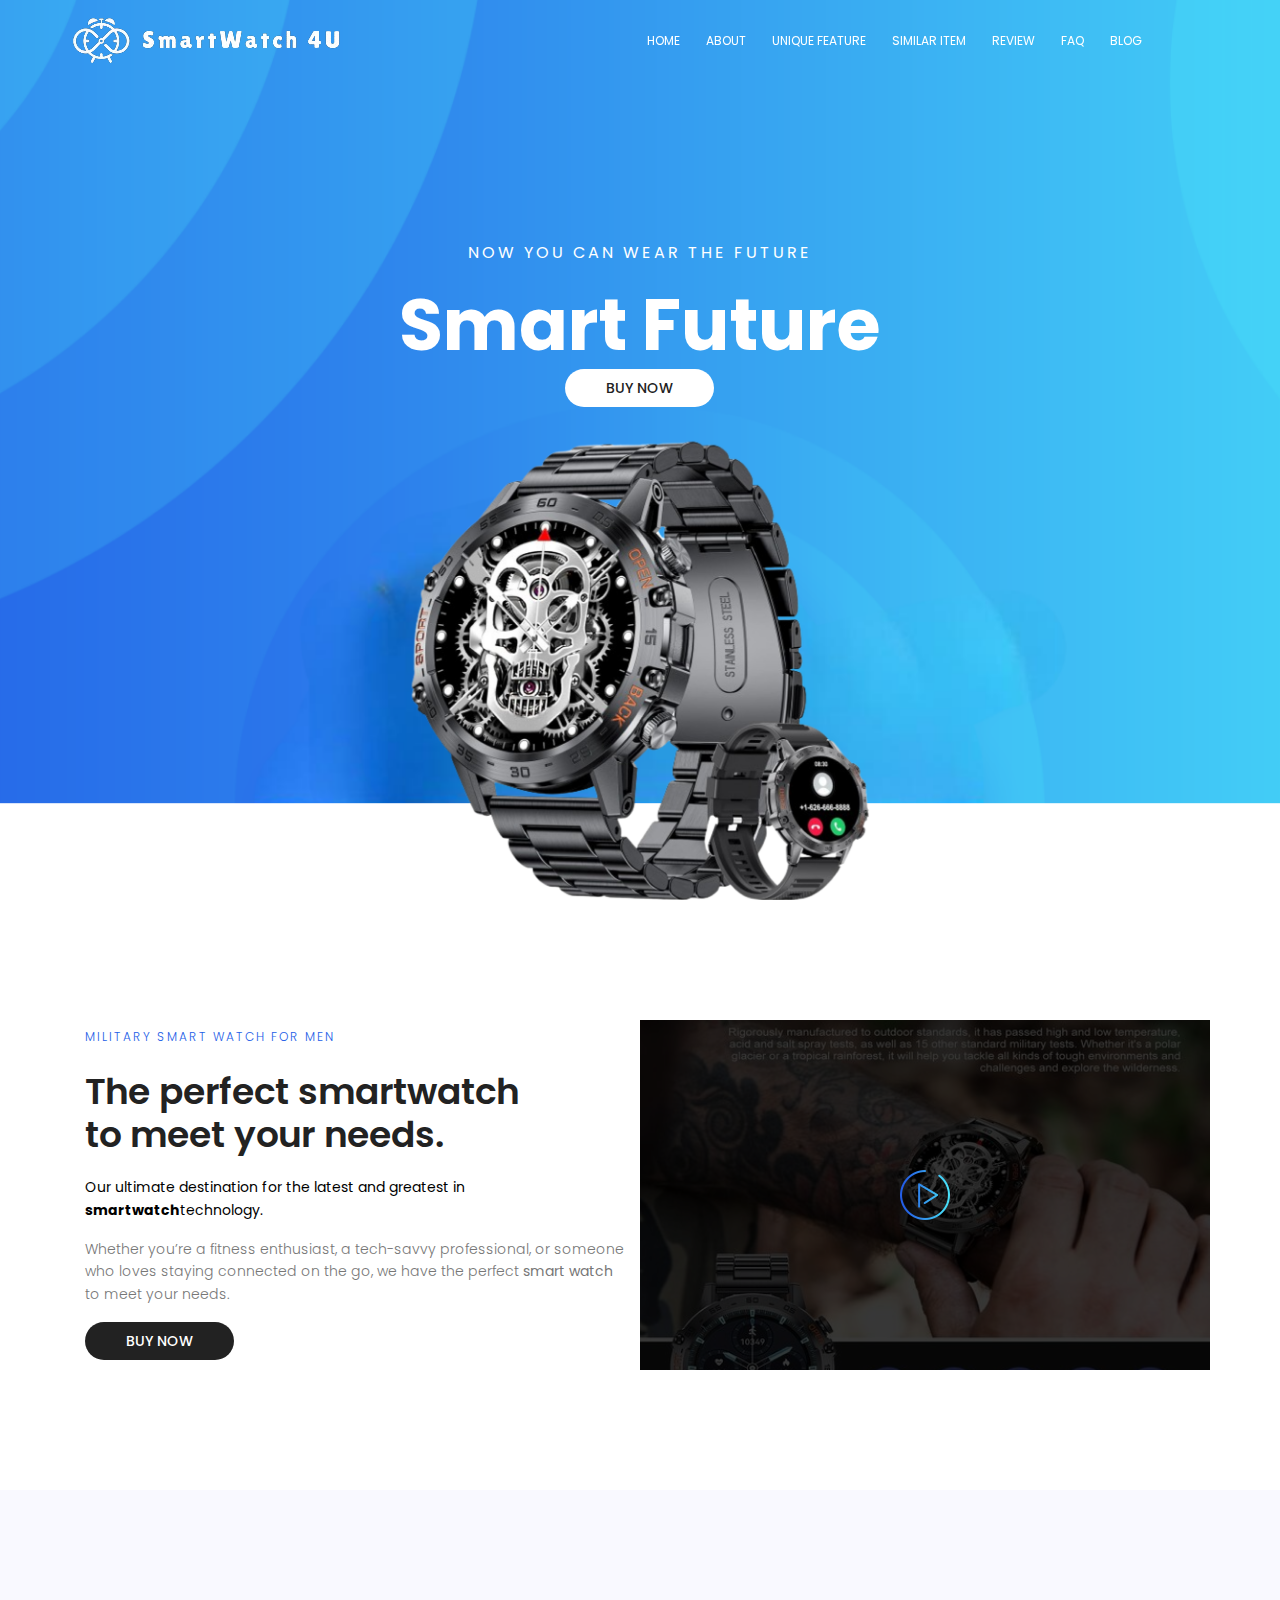
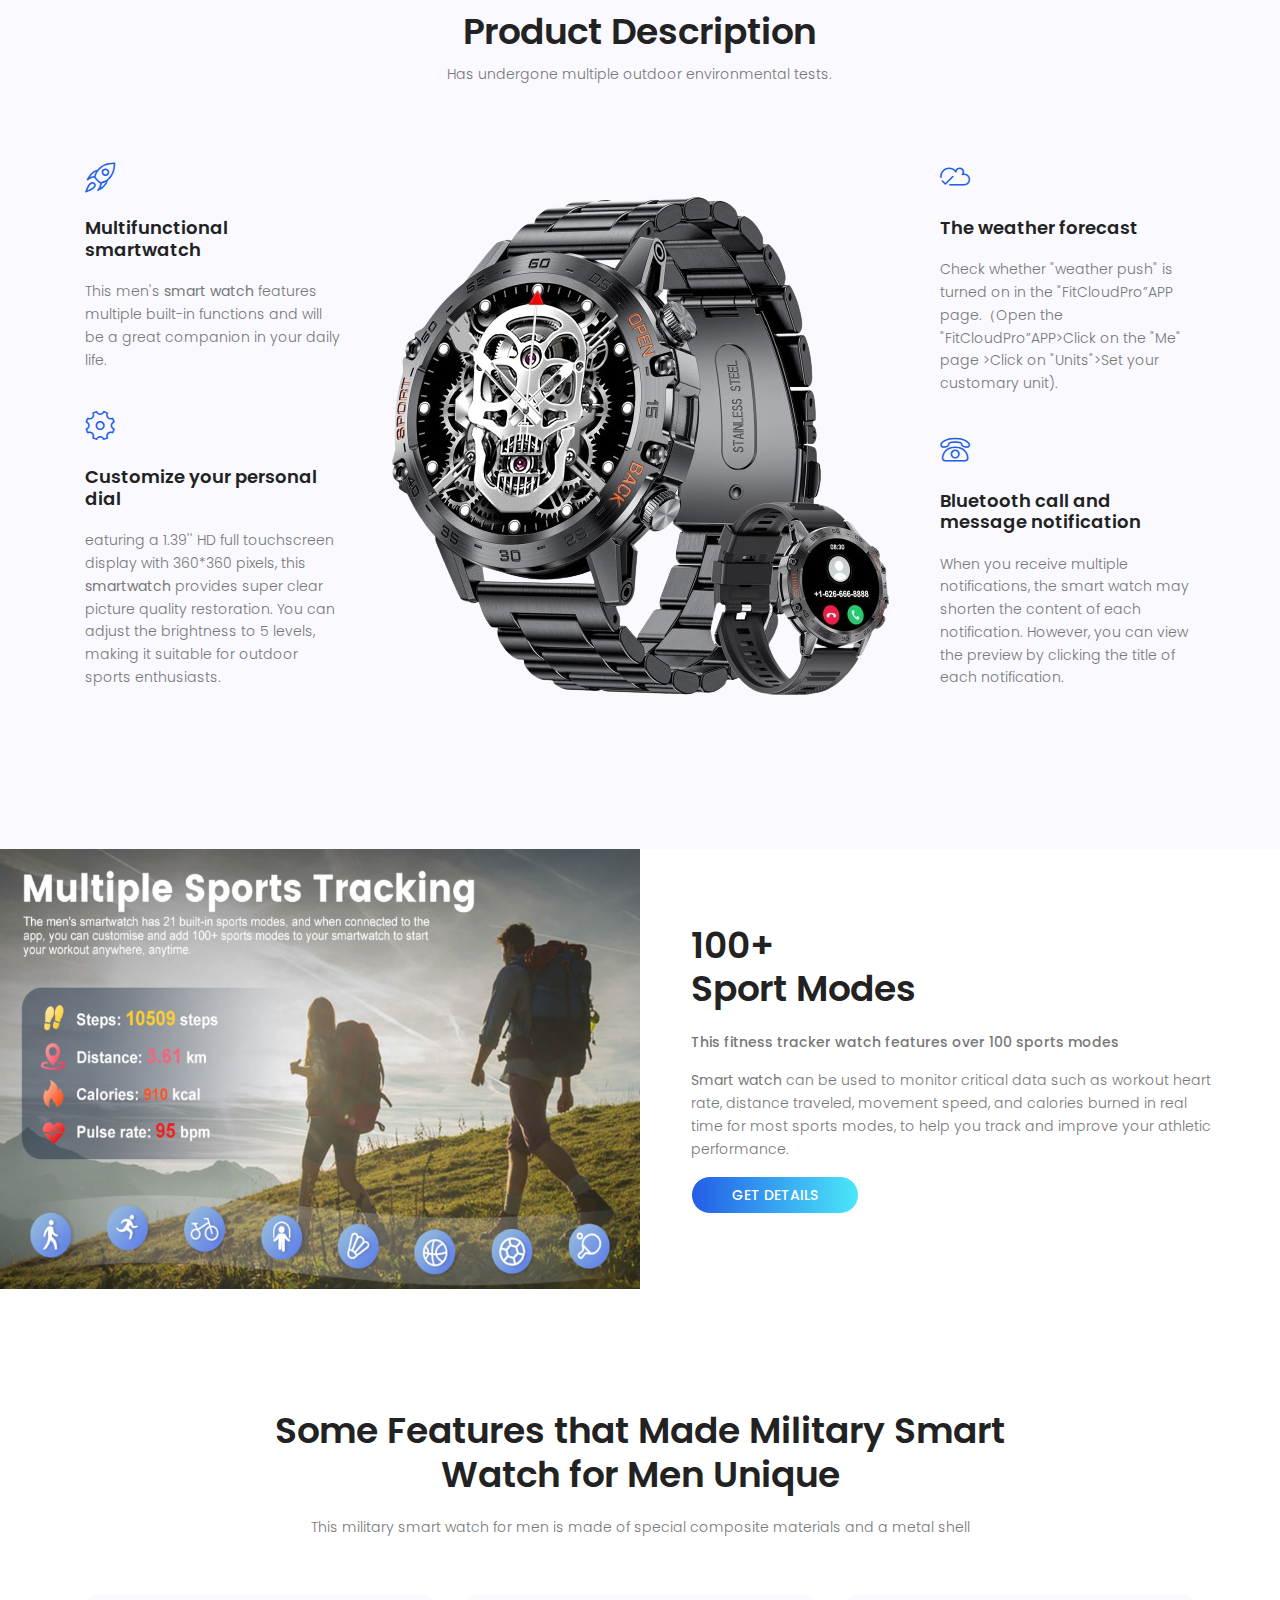
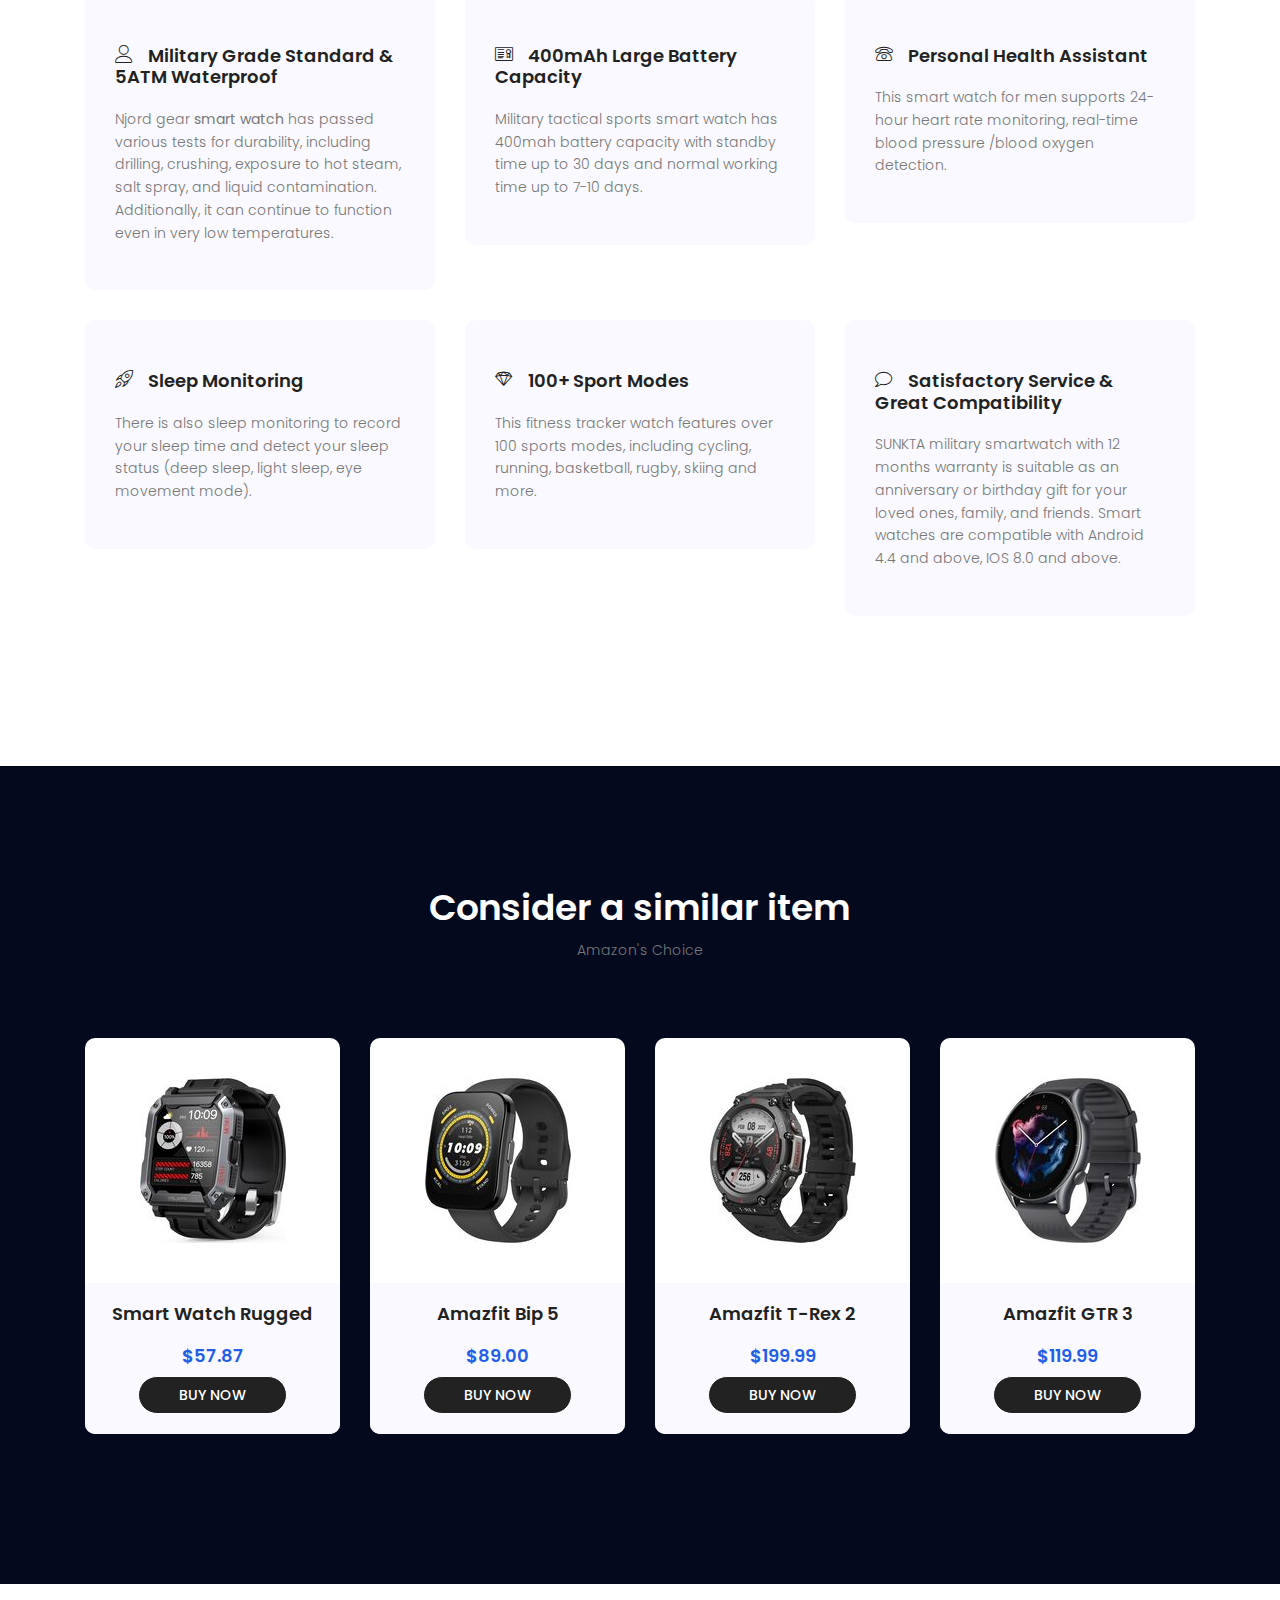
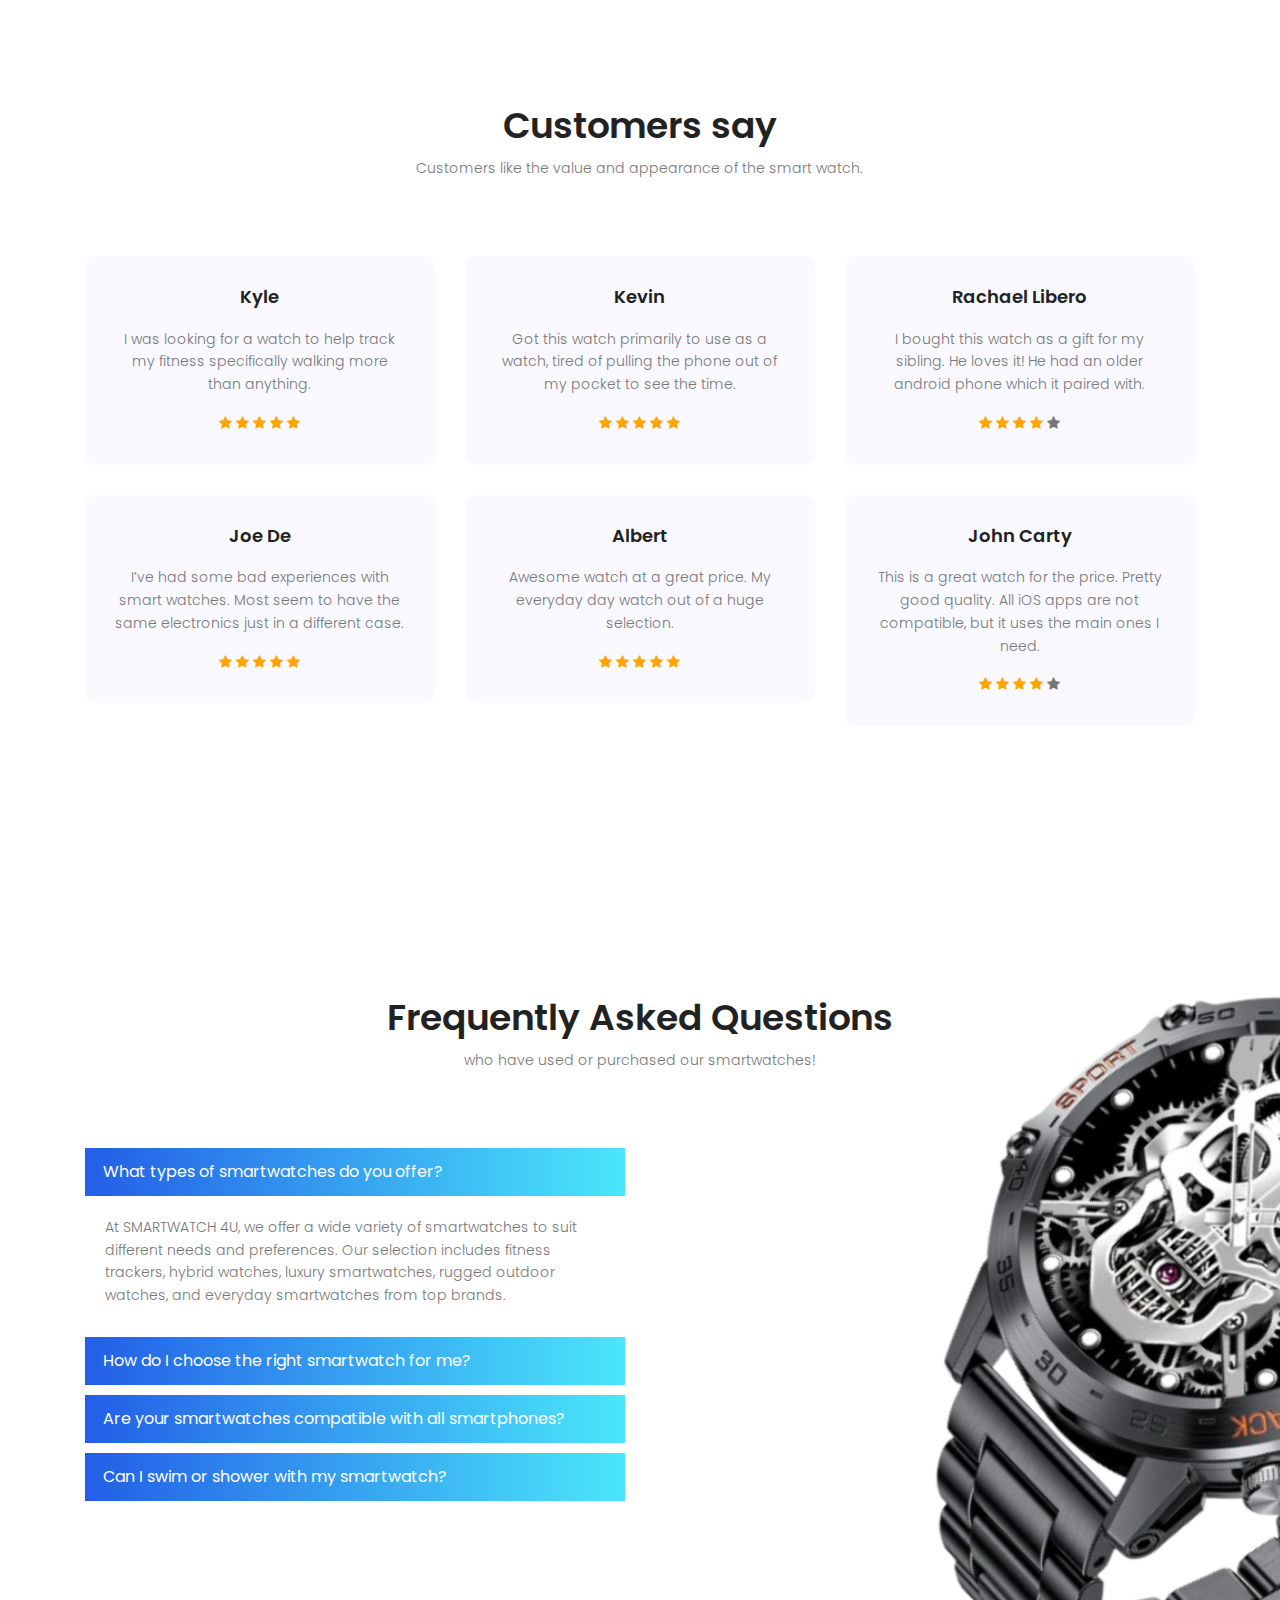
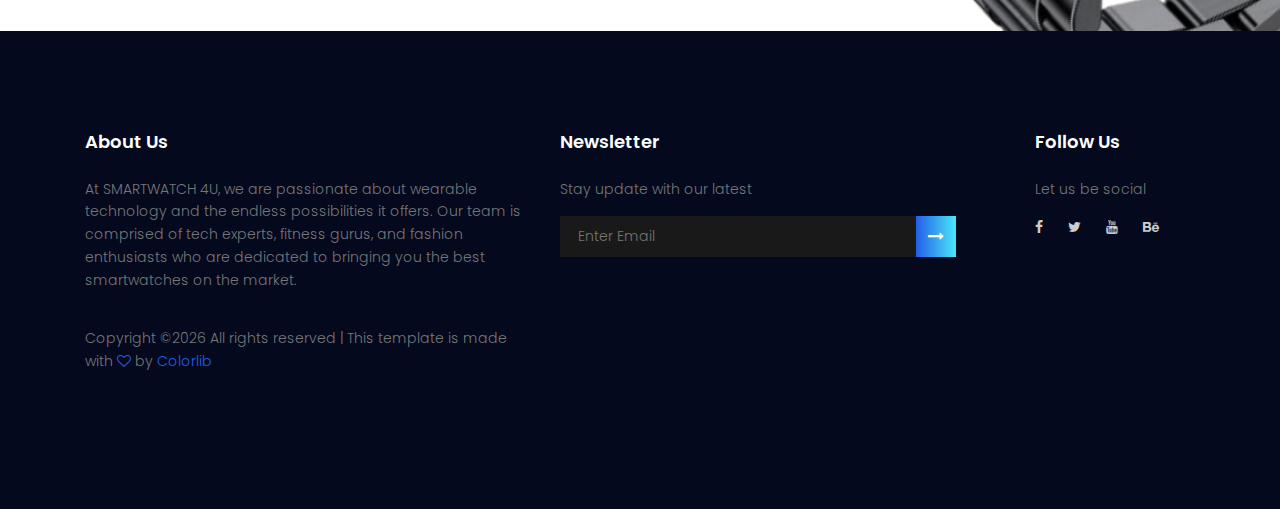
==== commit ad531e61: "rete" ====
--- a/index.html
+++ b/index.html
@@ -7,7 +7,7 @@
 		<meta name="viewport" content="width=device-width, initial-scale=1, shrink-to-fit=no">
 		<link rel="canonical" href="https://www.smartwatch4u.com/">
 		<!-- Favicon-->
-		<link href="img/fav2.png" rel="shortcut icon" >
+		<link href="img/favicon.ico" rel="shortcut icon" >
 		<link href="img/fav2.png" rel="apple-touch-icon">
 		<!-- Author Meta -->
 		<meta name="author" content="codepixer">
@@ -67,7 +67,7 @@
 				          <li><a href="#unique" title="similar item">similar item</a></li>
 				          <li><a href="#review" title="Review">Review</a></li>
 				          <li><a href="#faq" title="Faq">Faq</a></li>
-									<li><a href="https://www.bestdealseveresthn.com/smart%20watch" target="_blank" title="Blog">Blog</a></li>
+									<li><a href="https://blogeveresthn.netlify.app/" target="_blank" title="Blog">Blog</a></li>
 				          <!-- <li class="menu-has-children"><a href="">Pages</a>
 				            <ul>
 				              <li><a href="generic.html">Generic</a></li>
@@ -90,7 +90,7 @@
 							<h1>
 								Smart Future				
 							</h1>
-							<a href="https://amzn.to/3WM1baf" target="_blank" class="primary-btn text-uppercase" title=" Buy Now button">Buy Now</a>
+							<a href="https://amzn.to/3C5Yngk" target="_blank" class="primary-btn text-uppercase" title=" Buy Now button">Buy Now</a>
 						</div>											
 					</div>
 				</div>
@@ -109,7 +109,7 @@
 							<p>
 								Whether you’re a fitness enthusiast, a tech-savvy professional, or someone who loves staying connected on the go, we have the perfect <strong>smart watch</strong> to meet your needs.
 							</p>
-							<a class="primary-btn" href="https://amzn.to/3WM1baf" title="Buy Now">Buy Now</a>
+							<a class="primary-btn" href="https://amzn.to/3C5Yngk" title="Buy Now">Buy Now</a>
 						</div>
 						<div class="col-lg-6 video-right justify-content-center align-items-center d-flex">
 							<div class="overlay overlay-bg"></div>
@@ -281,7 +281,7 @@
 										Smart Watch Rugged
 									</h4>
 									<h6>$57.87</h6>
-									<a class="text-uppercase primary-btn" href="https://amzn.to/4azNL4G" target="_blank" title="amazon buy now button">Buy Now</a>
+									<a class="text-uppercase primary-btn" href="https://amzn.to/4gMzQvV" target="_blank" title="amazon buy now button">Buy Now</a>
 								</div>
 							</div>
 						</div>
@@ -559,7 +559,7 @@
 								<div class="footer-social d-flex align-items-center">
 									<a href="#" title="facebook"><i class="fa fa-facebook"></i></a>
 									<a href="#" title="twitter"><i class="fa fa-twitter"></i></a>
-									<a href="#" title="dribbble"><i class="fa fa-dribbble"></i></a>
+									<a href="https://www.youtube.com/channel/UCa3e9aAO3B3bqRizNC0e-fg" title="youtube"><i class="fa fa-youtube"></i></a>
 									<a href="#" title="facebook"><i class="fa fa-behance"></i></a>
 								</div>
 							</div>
--- a/css/main.css
+++ b/css/main.css
@@ -2391,7 +2391,7 @@
 }
 
 .video-right {
-  background: url(../img/video-bg.png) no-repeat center;
+  background: url(../img/c12.jpg) no-repeat center;
   background-size: cover;
   height: 350px;
 }
